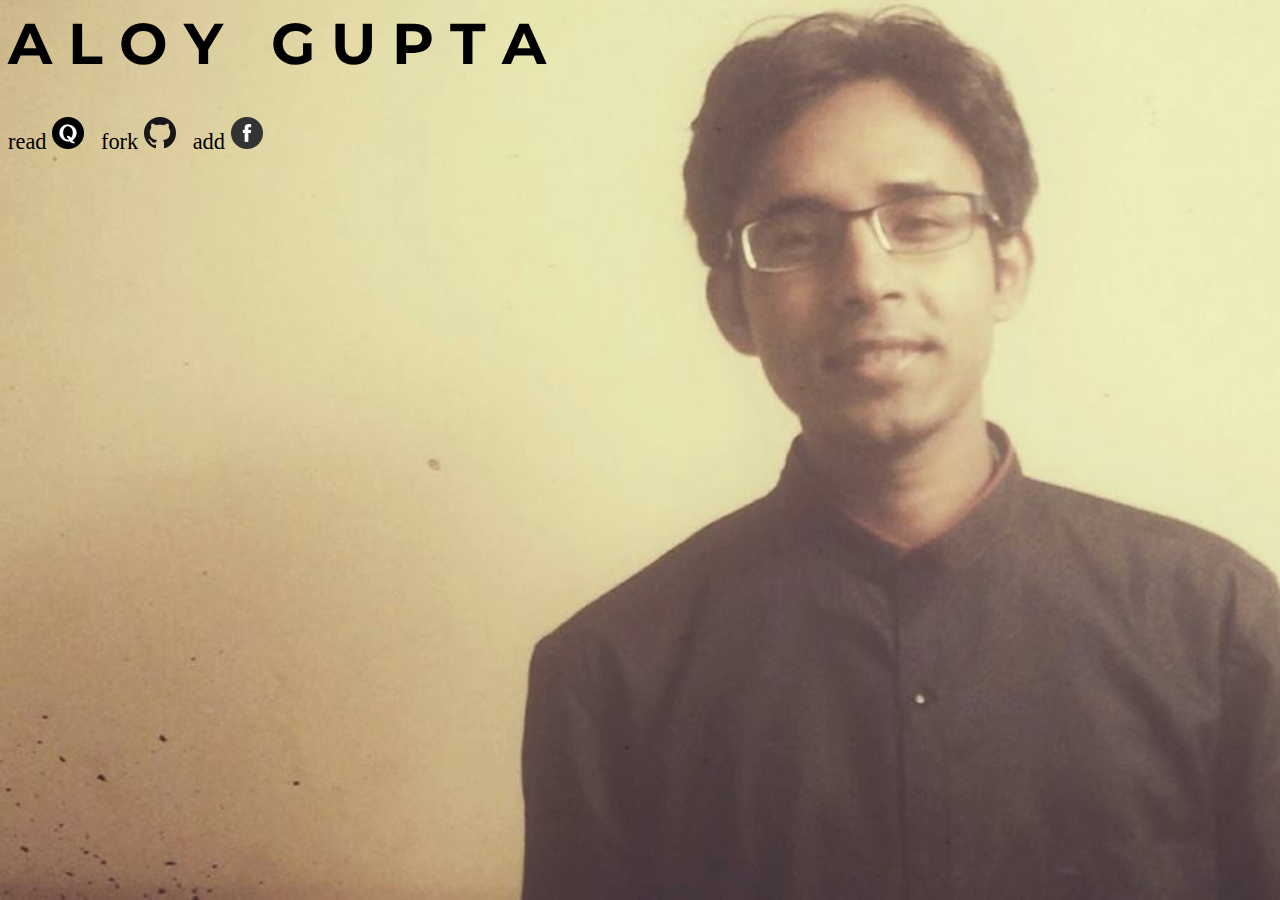
==== index.html @ 01ce810e "added tab icon" ====
<html prefix="og: http://ogp.me/ns#">
<head>
<link rel="stylesheet" type="text/css" href="css/index.css"/>
<link href='https://fonts.googleapis.com/css?family=Montserrat' rel='stylesheet' type='text/css'>
<link rel="shortcut icon" href="images/tabicon.ico">

<title>Aloy Gupta</title>

<meta property="og:title" content="Aloy | Home" />
<meta property="og:type" content="website" />
<meta property="og:url" content="http://aloygupta.github.io/" />
<meta property="og:image" content="http://aloygupta.github.io/images/ag2.jpg" />

<script>
  (function(i,s,o,g,r,a,m){i['GoogleAnalyticsObject']=r;i[r]=i[r]||function(){
  (i[r].q=i[r].q||[]).push(arguments)},i[r].l=1*new Date();a=s.createElement(o),
  m=s.getElementsByTagName(o)[0];a.async=1;a.src=g;m.parentNode.insertBefore(a,m)
  })(window,document,'script','//www.google-analytics.com/analytics.js','ga');

  ga('create', 'UA-60037984-2', 'auto');
  ga('send', 'pageview');

</script>

</head>
<body>
<div id="myname">
<h1>A L O Y &nbsp; G U P T A </h1>
</div>
<div id="mylinks">
read <a href="https://www.quora.com/profile/Aloy-Gupta" target="_blank">
<img src="images/quora_black.png" onmouseover="this.src='images/quora_color.png';" onmouseout="this.src='images/quora_black.png';"/>
</a>
&nbsp;
fork <a href="https://github.com/aloygupta" target="_blank">
<img src="images/github_black.png" onmouseover="this.src='images/github_color.png';" onmouseout="this.src='images/github_black.png';"/>
</a>
&nbsp;
add <a href="https://www.facebook.com/aloy.gupta" target="_blank">
<img src="images/fb_black.png" onmouseover="this.src='images/fb_color.png';" onmouseout="this.src='images/fb_black.png';"/>
</a>
</div>
</body>
</html>
---- css/index.css ----
#fullbody{
height: 100%;
width : 100%;

}
body{
background-image: url("../images/aloy.jpg");
background-size:cover;
}

#myname{
font-family: 'Montserrat', sans-serif;
font-size: 1.8em;
}

#mylinks{
font-size: 1.4em;
}

a {text-decoration: none; }
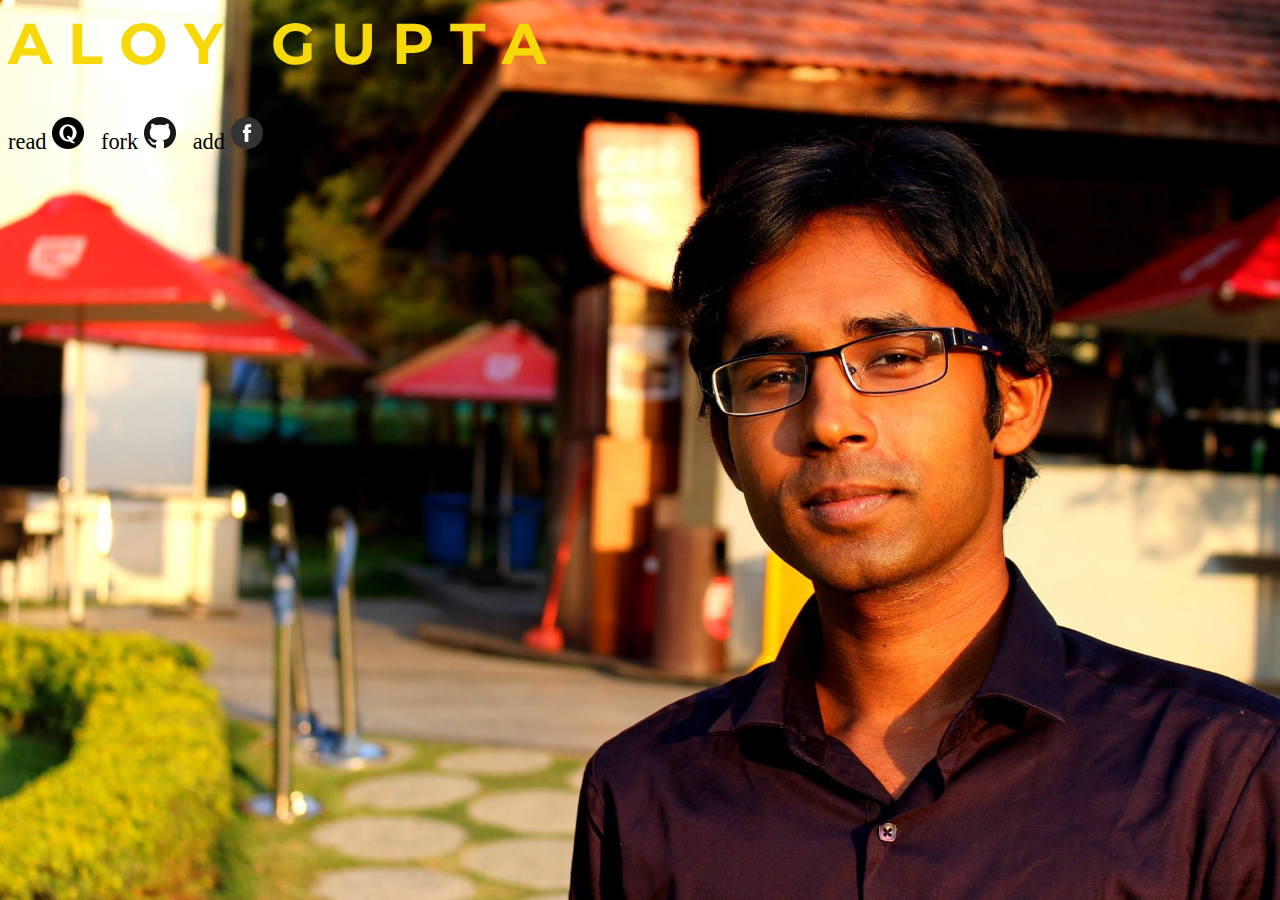
==== commit dad17422: "." ====
--- a/index.html
+++ b/index.html
@@ -9,7 +9,7 @@
 <meta property="og:title" content="Aloy | Home" />
 <meta property="og:type" content="website" />
 <meta property="og:url" content="http://aloygupta.github.io/" />
-<meta property="og:image" content="http://aloygupta.github.io/images/ag2.jpg" />
+<meta property="og:image" content="http://aloygupta.github.io/images/aloy2.jpg" />
 
 <script>
   (function(i,s,o,g,r,a,m){i['GoogleAnalyticsObject']=r;i[r]=i[r]||function(){
--- a/css/index.css
+++ b/css/index.css
@@ -4,13 +4,15 @@
 
 }
 body{
-background-image: url("../images/aloy.jpg");
+background-image: url("../images/aloy1.jpg");
 background-size:cover;
 }
 
 #myname{
 font-family: 'Montserrat', sans-serif;
 font-size: 1.8em;
+color: #f7d909;
+
 }
 
 #mylinks{
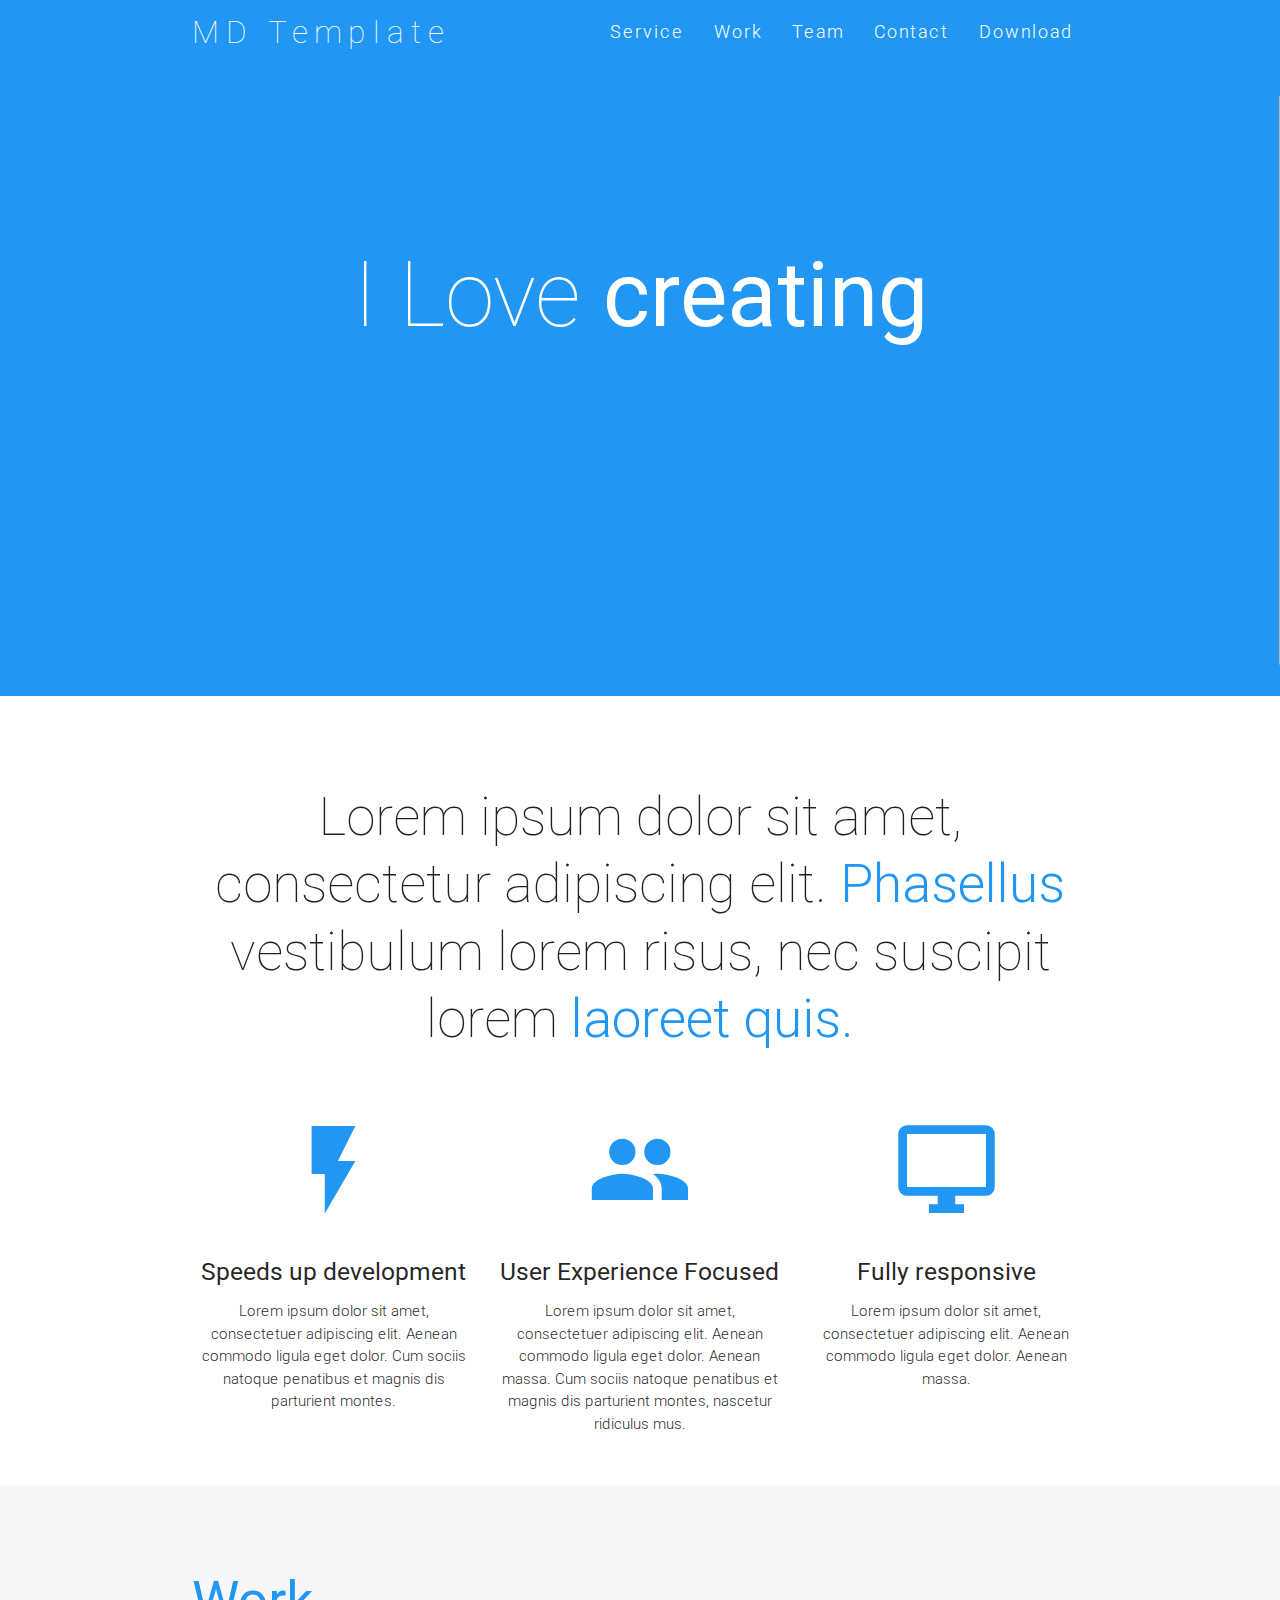
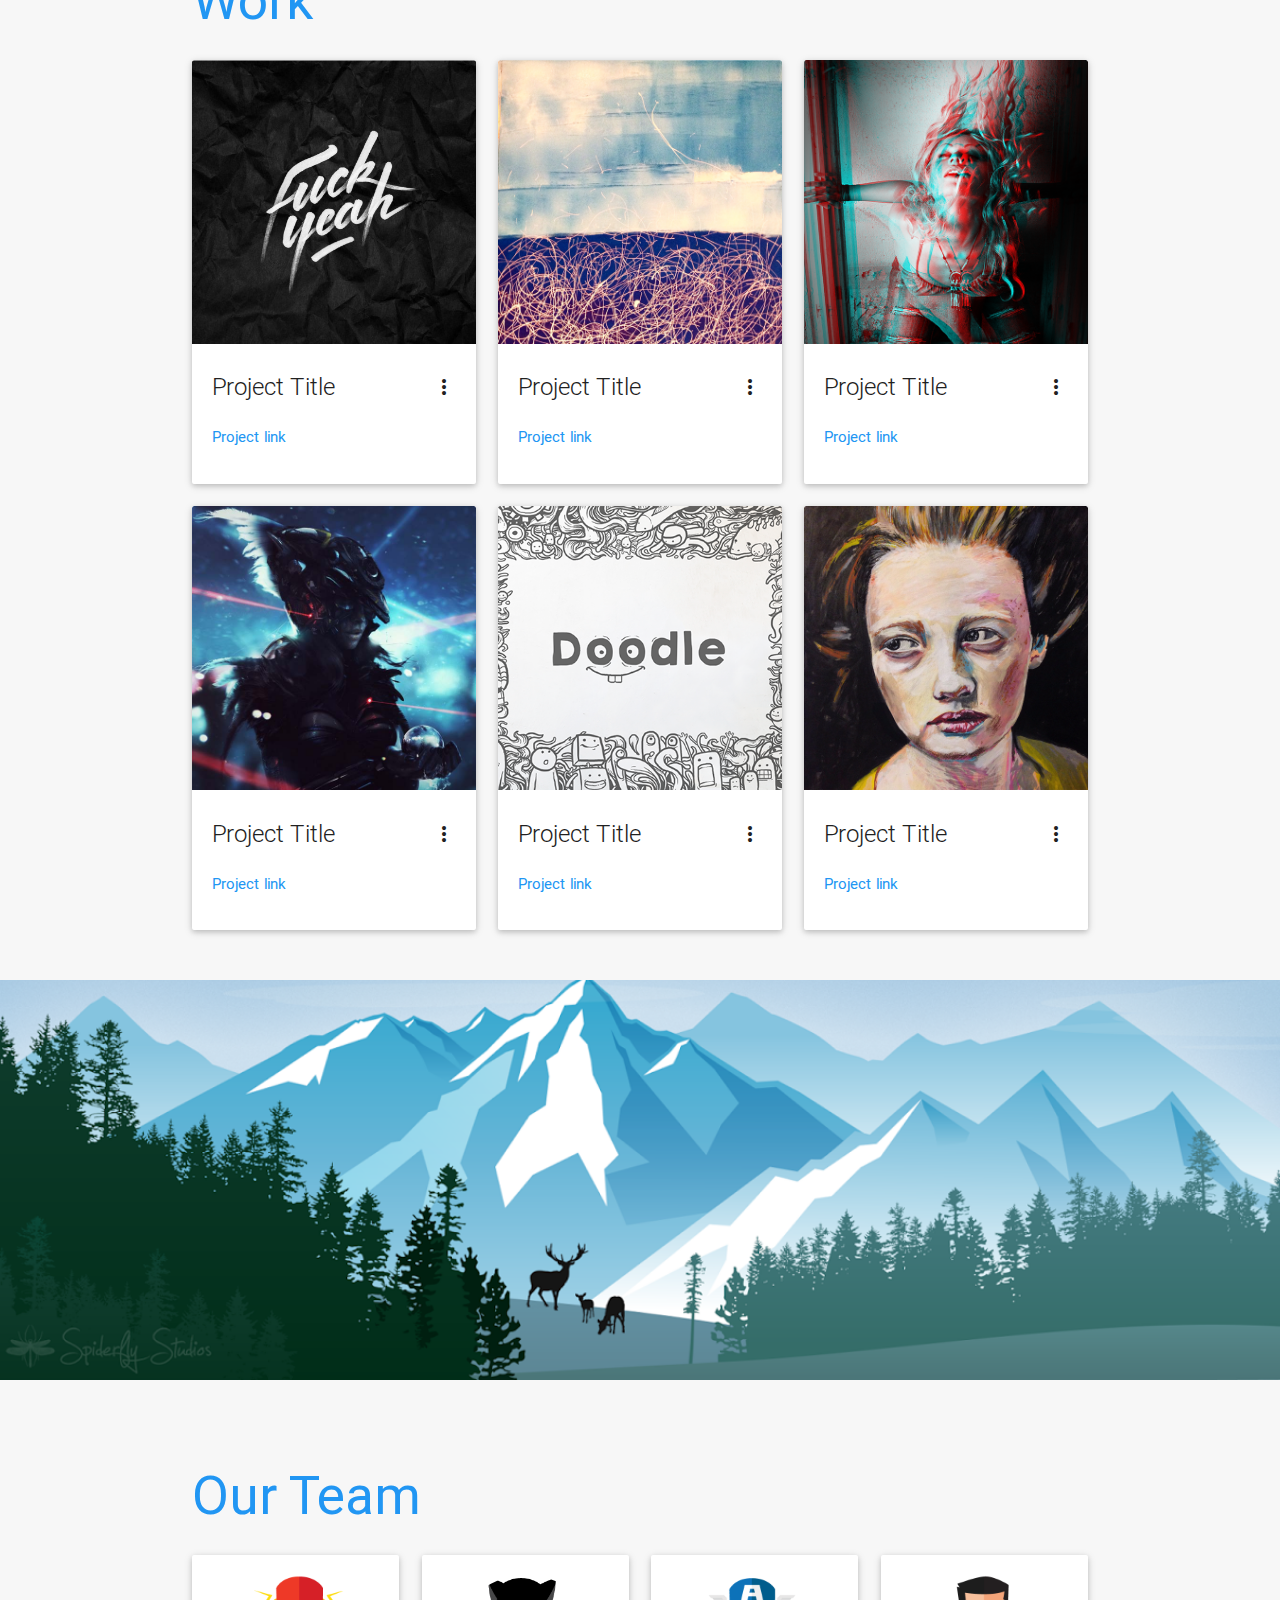
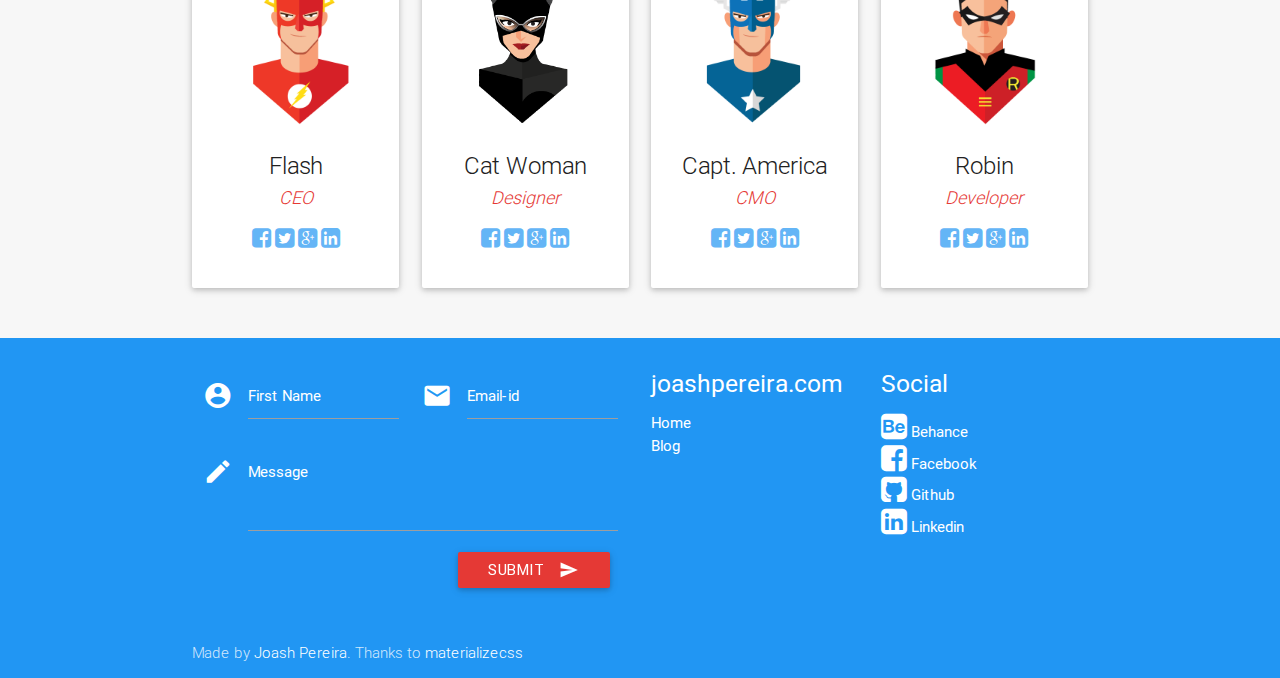
==== commit 25deae0b: "New look with a material theme" ====
--- a/index.html
+++ b/index.html
@@ -1,44 +1,389 @@
-<html prefix="og: http://ogp.me/ns#">
+<!DOCTYPE html>
+<html>
 <head>
-<link rel="stylesheet" type="text/css" href="css/index.css"/>
-<link href='https://fonts.googleapis.com/css?family=Montserrat' rel='stylesheet' type='text/css'>
-<link rel="shortcut icon" href="images/tabicon.ico">
-
-<title>Aloy Gupta</title>
-
-<meta property="og:title" content="Aloy | Home" />
-<meta property="og:type" content="website" />
-<meta property="og:url" content="http://aloygupta.github.io/" />
-<meta property="og:image" content="http://aloygupta.github.io/images/aloy2.jpg" />
-
-<script>
-  (function(i,s,o,g,r,a,m){i['GoogleAnalyticsObject']=r;i[r]=i[r]||function(){
-  (i[r].q=i[r].q||[]).push(arguments)},i[r].l=1*new Date();a=s.createElement(o),
-  m=s.getElementsByTagName(o)[0];a.async=1;a.src=g;m.parentNode.insertBefore(a,m)
-  })(window,document,'script','//www.google-analytics.com/analytics.js','ga');
-
-  ga('create', 'UA-60037984-2', 'auto');
-  ga('send', 'pageview');
-
-</script>
-
+    <meta http-equiv="Content-Type" content="text/html; charset=UTF-8"/>
+    <meta name="viewport" content="width=device-width, initial-scale=1, maximum-scale=1.0, user-scalable=no"/>
+    <meta name="theme-color" content="#2196F3">
+    <title>Material UI One Page Theme</title>
+
+    <!-- CSS  -->
+    <link href="min/plugin-min.css" type="text/css" rel="stylesheet">
+    <link href="min/custom-min.css" type="text/css" rel="stylesheet" >
 </head>
-<body>
-<div id="myname">
-<h1>A L O Y &nbsp; G U P T A </h1>
-</div>
-<div id="mylinks">
-read <a href="https://www.quora.com/profile/Aloy-Gupta" target="_blank">
-<img src="images/quora_black.png" onmouseover="this.src='images/quora_color.png';" onmouseout="this.src='images/quora_black.png';"/>
-</a>
-&nbsp;
-fork <a href="https://github.com/aloygupta" target="_blank">
-<img src="images/github_black.png" onmouseover="this.src='images/github_color.png';" onmouseout="this.src='images/github_black.png';"/>
-</a>
-&nbsp;
-add <a href="https://www.facebook.com/aloy.gupta" target="_blank">
-<img src="images/fb_black.png" onmouseover="this.src='images/fb_color.png';" onmouseout="this.src='images/fb_black.png';"/>
-</a>
-</div>
-</body>
-</html>+<body id="top" class="scrollspy">
+
+<!-- Pre Loader -->
+<div id="loader-wrapper">
+    <div id="loader"></div>
+ 
+    <div class="loader-section section-left"></div>
+    <div class="loader-section section-right"></div>
+ 
+</div>
+
+<!--Navigation-->
+ <div class="navbar-fixed">
+    <nav id="nav_f" class="default_color" role="navigation">
+        <div class="container">
+            <div class="nav-wrapper">
+            <a href="#" id="logo-container" class="brand-logo">MD Template</a>
+                <ul class="right hide-on-med-and-down">
+                    <li><a href="#intro">Service</a></li>
+                    <li><a href="#work">Work</a></li>
+                    <li><a href="#team">Team</a></li>
+                    <li><a href="#contact">Contact</a></li>
+                    <li><a href="https://github.com/joashp/material-design-template" target="_blank">Download</a></li>
+                </ul>
+                <ul id="nav-mobile" class="side-nav">
+                    <li><a href="#intro">Service</a></li>
+                    <li><a href="#work">Work</a></li>
+                    <li><a href="#team">Team</a></li>
+                    <li><a href="#contact">Contact</a></li>
+                    <li><a href="https://github.com/joashp/material-design-template" target="_blank">Download</a></li>
+                </ul>
+            <a href="#" data-activates="nav-mobile" class="button-collapse"><i class="mdi-navigation-menu"></i></a>
+            </div>
+        </div>
+    </nav>
+</div>
+
+<!--Hero-->
+<div class="section no-pad-bot" id="index-banner">
+    <div class="container">
+        <h1 class="text_h center header cd-headline letters type">
+            <span>I Love</span> 
+            <span class="cd-words-wrapper waiting">
+                <b class="is-visible">creating</b>
+                <b>designing</b>
+                <b>developing</b>
+            </span>
+        </h1>
+    </div>
+</div>
+
+<!--Intro and service-->
+<div id="intro" class="section scrollspy">
+    <div class="container">
+        <div class="row">
+            <div  class="col s12">
+                <h2 class="center header text_h2"> Lorem ipsum dolor sit amet, consectetur adipiscing elit. <span class="span_h2"> Phasellus  </span>vestibulum lorem risus, nec suscipit lorem <span class="span_h2"> laoreet quis.</span> </h2>
+            </div>
+
+            <div  class="col s12 m4 l4">
+                <div class="center promo promo-example">
+                    <i class="mdi-image-flash-on"></i>
+                    <h5 class="promo-caption">Speeds up development</h5>
+                    <p class="light center">Lorem ipsum dolor sit amet, consectetuer adipiscing elit. Aenean commodo ligula eget dolor. Cum sociis natoque penatibus et magnis dis parturient montes.</p>
+                </div>
+            </div>
+            <div class="col s12 m4 l4">
+                <div class="center promo promo-example">
+                    <i class="mdi-social-group"></i>
+                    <h5 class="promo-caption">User Experience Focused</h5>
+                    <p class="light center">Lorem ipsum dolor sit amet, consectetuer adipiscing elit. Aenean commodo ligula eget dolor. Aenean massa. Cum sociis natoque penatibus et magnis dis parturient montes, nascetur ridiculus mus.</p>
+                </div>
+            </div>
+            <div class="col s12 m4 l4">
+                <div class="center promo promo-example">
+                    <i class="mdi-hardware-desktop-windows"></i>
+                    <h5 class="promo-caption">Fully responsive</h5>
+                    <p class="light center">Lorem ipsum dolor sit amet, consectetuer adipiscing elit. Aenean commodo ligula eget dolor. Aenean massa.</p>
+                </div>
+            </div>
+        </div>
+    </div>
+</div>
+
+<!--Work-->
+<div class="section scrollspy" id="work">
+    <div class="container">
+        <h2 class="header text_b">Work </h2>
+        <div class="row">
+            <div class="col s12 m4 l4">
+                <div class="card">
+                    <div class="card-image waves-effect waves-block waves-light">
+                        <img class="activator" src="img/project1.jpg">
+                    </div>
+                    <div class="card-content">
+                        <span class="card-title activator grey-text text-darken-4">Project Title <i class="mdi-navigation-more-vert right"></i></span>
+                        <p><a href="#">Project link</a></p>
+                    </div>
+                    <div class="card-reveal">
+                        <span class="card-title grey-text text-darken-4">Project Title <i class="mdi-navigation-close right"></i></span>
+                        <p>Here is some more information about this project that is only revealed once clicked on.</p>
+                    </div>
+                </div>
+            </div>
+            <div class="col s12 m4 l4">
+                <div class="card">
+                    <div class="card-image waves-effect waves-block waves-light">
+                        <img class="activator" src="img/project2.jpeg">
+                    </div>
+                    <div class="card-content">
+                        <span class="card-title activator grey-text text-darken-4">Project Title <i class="mdi-navigation-more-vert right"></i></span>
+                        <p><a href="#">Project link</a></p>
+                    </div>
+                    <div class="card-reveal">
+                        <span class="card-title grey-text text-darken-4">Project Title <i class="mdi-navigation-close right"></i></span>
+                        <p>Here is some more information about this project that is only revealed once clicked on.</p>
+                    </div>
+                </div>
+            </div>
+            <div class="col s12 m4 l4">
+                <div class="card">
+                    <div class="card-image waves-effect waves-block waves-light">
+                        <img class="activator" src="img/project3.png">
+                    </div>
+                    <div class="card-content">
+                        <span class="card-title activator grey-text text-darken-4">Project Title <i class="mdi-navigation-more-vert right"></i></span>
+                        <p><a href="#">Project link</a></p>
+                    </div>
+                    <div class="card-reveal">
+                        <span class="card-title grey-text text-darken-4">Project Title <i class="mdi-navigation-close right"></i></span>
+                        <p>Here is some more information about this project that is only revealed once clicked on.</p>
+                    </div>
+                </div>
+            </div>
+            <div class="col s12 m4 l4">
+                <div class="card">
+                    <div class="card-image waves-effect waves-block waves-light">
+                        <img class="activator" src="img/project4.jpg">
+                    </div>
+                    <div class="card-content">
+                        <span class="card-title activator grey-text text-darken-4">Project Title <i class="mdi-navigation-more-vert right"></i></span>
+                        <p><a href="#">Project link</a></p>
+                    </div>
+                    <div class="card-reveal">
+                        <span class="card-title grey-text text-darken-4">Project Title <i class="mdi-navigation-close right"></i></span>
+                        <p>Here is some more information about this project that is only revealed once clicked on.</p>
+                    </div>
+                </div>
+            </div>
+            <div class="col s12 m4 l4">
+                <div class="card">
+                    <div class="card-image waves-effect waves-block waves-light">
+                        <img class="activator" src="img/project5.png">
+                    </div>
+                    <div class="card-content">
+                        <span class="card-title activator grey-text text-darken-4">Project Title <i class="mdi-navigation-more-vert right"></i></span>
+                        <p><a href="#">Project link</a></p>
+                    </div>
+                    <div class="card-reveal">
+                        <span class="card-title grey-text text-darken-4">Project Title <i class="mdi-navigation-close right"></i></span>
+                        <p>Here is some more information about this project that is only revealed once clicked on.</p>
+                    </div>
+                </div>
+            </div>
+            <div class="col s12 m4 l4">
+                <div class="card">
+                    <div class="card-image waves-effect waves-block waves-light">
+                        <img class="activator" src="img/project6.jpeg">
+                    </div>
+                    <div class="card-content">
+                        <span class="card-title activator grey-text text-darken-4">Project Title <i class="mdi-navigation-more-vert right"></i></span>
+                        <p><a href="#">Project link</a></p>
+                    </div>
+                    <div class="card-reveal">
+                        <span class="card-title grey-text text-darken-4">Project Title <i class="mdi-navigation-close right"></i></span>
+                        <p>Here is some more information about this project that is only revealed once clicked on.</p>
+                    </div>
+                </div>
+            </div>
+        </div>
+    </div>
+</div>
+
+<!--Parallax-->
+<div class="parallax-container">
+    <div class="parallax"><img src="img/parallax1.png"></div>
+</div>
+
+<!--Team-->
+<div class="section scrollspy" id="team">
+    <div class="container">
+        <h2 class="header text_b"> Our Team </h2>
+        <div class="row">
+            <div class="col s12 m3">
+                <div class="card card-avatar">
+                    <div class="waves-effect waves-block waves-light">
+                        <img class="activator" src="img/avatar1.png">
+                    </div>
+                    <div class="card-content">
+                        <span class="card-title activator grey-text text-darken-4">Flash <br/>
+                            <small><em><a class="red-text text-darken-1" href="#">CEO</a></em></small></span>
+                        <p>
+                            <a class="blue-text text-lighten-2" href="https://www.facebook.com/joash.c.pereira">
+                                <i class="fa fa-facebook-square"></i>
+                            </a>
+                            <a class="blue-text text-lighten-2" href="https://twitter.com/im_joash">
+                                <i class="fa fa-twitter-square"></i>
+                            </a>
+                            <a class="blue-text text-lighten-2" href="https://plus.google.com/u/0/+JoashPereira">
+                                <i class="fa fa-google-plus-square"></i>
+                            </a>
+                            <a class="blue-text text-lighten-2" href="https://www.linkedin.com/in/joashp">
+                                <i class="fa fa-linkedin-square"></i>
+                            </a>
+                        </p>
+                    </div>
+                </div>
+            </div>
+            <div class="col s12 m3">
+                <div class="card card-avatar">
+                    <div class="waves-effect waves-block waves-light">
+                        <img class="activator" src="img/avatar2.png">
+                    </div>
+                    <div class="card-content">
+                        <span class="card-title activator grey-text text-darken-4">Cat Woman<br/>
+                            <small><em><a class="red-text text-darken-1" href="#">Designer</a></em></small>
+                        </span>
+                        <p>
+                            <a class="blue-text text-lighten-2" href="https://www.facebook.com/joash.c.pereira">
+                                <i class="fa fa-facebook-square"></i>
+                            </a>
+                            <a class="blue-text text-lighten-2" href="https://twitter.com/im_joash">
+                                <i class="fa fa-twitter-square"></i>
+                            </a>
+                            <a class="blue-text text-lighten-2" href="https://plus.google.com/u/0/+JoashPereira">
+                                <i class="fa fa-google-plus-square"></i>
+                            </a>
+                            <a class="blue-text text-lighten-2" href="https://www.linkedin.com/in/joashp">
+                                <i class="fa fa-linkedin-square"></i>
+                            </a>
+                        </p>
+                    </div>
+                </div>
+            </div>
+            <div class="col s12 m3">
+                <div class="card card-avatar">
+                    <div class="waves-effect waves-block waves-light">
+                        <img class="activator" src="img/avatar3.png">
+                    </div>
+                    <div class="card-content">
+                        <span class="card-title activator grey-text text-darken-4">
+                            Capt. America <br/>
+                            <small><em><a class="red-text text-darken-1" href="#">CMO</a></em></small></span>
+                        <p>
+                            <a class="blue-text text-lighten-2" href="https://www.facebook.com/joash.c.pereira">
+                                <i class="fa fa-facebook-square"></i>
+                            </a>
+                            <a class="blue-text text-lighten-2" href="https://twitter.com/im_joash">
+                                <i class="fa fa-twitter-square"></i>
+                            </a>
+                            <a class="blue-text text-lighten-2" href="https://plus.google.com/u/0/+JoashPereira">
+                                <i class="fa fa-google-plus-square"></i>
+                            </a>
+                            <a class="blue-text text-lighten-2" href="https://www.linkedin.com/in/joashp">
+                                <i class="fa fa-linkedin-square"></i>
+                            </a>
+                        </p>
+                    </div>
+                </div>
+            </div>
+            <div class="col s12 m3">
+                <div class="card card-avatar">
+                    <div class="waves-effect waves-block waves-light">
+                        <img class="activator" src="img/avatar4.png">
+                    </div>
+                    <div class="card-content">
+                        <span class="card-title activator grey-text text-darken-4">Robin<br/>
+                            <small><em><a class="red-text text-darken-1" href="#">Developer</a></em></small></span>
+                        <p>
+                            <a class="blue-text text-lighten-2" href="https://www.facebook.com/joash.c.pereira">
+                                <i class="fa fa-facebook-square"></i>
+                            </a>
+                            <a class="blue-text text-lighten-2" href="https://twitter.com/im_joash">
+                                <i class="fa fa-twitter-square"></i>
+                            </a>
+                            <a class="blue-text text-lighten-2" href="https://plus.google.com/u/0/+JoashPereira">
+                                <i class="fa fa-google-plus-square"></i>
+                            </a>
+                            <a class="blue-text text-lighten-2" href="https://www.linkedin.com/in/joashp">
+                                <i class="fa fa-linkedin-square"></i>
+                            </a>
+                        </p>
+                    </div>
+                </div>
+            </div>
+        </div>
+    </div>
+</div>
+
+<!--Footer-->
+<footer id="contact" class="page-footer default_color scrollspy">
+    <div class="container">  
+        <div class="row">
+            <div class="col l6 s12">
+                <form class="col s12" action="contact.php" method="post">
+                    <div class="row">
+                        <div class="input-field col s6">
+                            <i class="mdi-action-account-circle prefix white-text"></i>
+                            <input id="icon_prefix" name="name" type="text" class="validate white-text">
+                            <label for="icon_prefix" class="white-text">First Name</label>
+                        </div>
+                        <div class="input-field col s6">
+                            <i class="mdi-communication-email prefix white-text"></i>
+                            <input id="icon_email" name="email" type="email" class="validate white-text">
+                            <label for="icon_email" class="white-text">Email-id</label>
+                        </div>
+                        <div class="input-field col s12">
+                            <i class="mdi-editor-mode-edit prefix white-text"></i>
+                            <textarea id="icon_prefix2" name="message" class="materialize-textarea white-text"></textarea>
+                            <label for="icon_prefix2" class="white-text">Message</label>
+                        </div>
+                        <div class="col offset-s7 s5">
+                            <button class="btn waves-effect waves-light red darken-1" type="submit">Submit
+                                <i class="mdi-content-send right white-text"></i>
+                            </button>
+                        </div>
+                    </div>
+                </form>
+            </div>
+            <div class="col l3 s12">
+                <h5 class="white-text">joashpereira.com</h5>
+                <ul>
+                    <li><a class="white-text" href="http://www.joashpereira.com/">Home</a></li>
+                    <li><a class="white-text" href="http://www.joashpereira.com/blog">Blog</a></li>
+                </ul>
+            </div>
+            <div class="col l3 s12">
+                <h5 class="white-text">Social</h5>
+                <ul>
+                    <li>
+                        <a class="white-text" href="https://www.behance.net/joashp">
+                            <i class="small fa fa-behance-square white-text"></i> Behance
+                        </a>
+                    </li>
+                    <li>
+                        <a class="white-text" href="https://www.facebook.com/joash.c.pereira">
+                            <i class="small fa fa-facebook-square white-text"></i> Facebook
+                        </a>
+                    </li>
+                    <li>
+                        <a class="white-text" href="https://github.com/joashp">
+                            <i class="small fa fa-github-square white-text"></i> Github
+                        </a>
+                    </li>
+                    <li>
+                        <a class="white-text" href="https://www.linkedin.com/in/joashp">
+                            <i class="small fa fa-linkedin-square white-text"></i> Linkedin
+                        </a>
+                    </li>
+                </ul>
+            </div>
+        </div>
+    </div>
+    <div class="footer-copyright default_color">
+        <div class="container">
+            Made by <a class="white-text" href="http://joashpereira.com">Joash Pereira</a>. Thanks to <a class="white-text" href="http://materializecss.com/">materializecss</a>
+        </div>
+    </div>
+</footer>
+
+
+    <!--  Scripts-->
+    <script src="min/plugin-min.js"></script>
+    <script src="min/custom-min.js"></script>
+
+    </body>
+</html>
--- a/min/custom-min.css
+++ b/min/custom-min.css
@@ -0,0 +1,14 @@
+.default_color{background-color:#2196F3 !important}.default_color_text{color:#2196F3 !important}.icon-block{padding:0
+15px}#intro,#work,#team{padding-top:4rem}#index-banner{min-height:632px;max-height:864px;position:relative;background-color:#2196F3}#nav_f{box-shadow:none !important;-webkit-box-shadow:none !important}.text_h{padding:15% 0;font-size:6.0em;font-weight:100;color:white}.brand-logo{position:absolute;color:#fff;display:inline-block;font-size:2.1rem;font-style:normal;font-weight:100;padding:0;letter-spacing:7px}.text_h2{font-weight:100;margin-bottom:4%;line-height:4.5rem}.span_h2{font-weight:300;color:#2196F3}.text_b{color:#2196F3}.in{font-weight:400 !important;font-style:normal !important}.promo
+i{color:#2196F3;font-size:7rem;display:block}.card-content
+a{color:#2196F3}.card-content a:hover{color:#2196F3}#work,#team{background:rgb(247,247,247)}.text_pink{color:#EF9A9A}nav ul
+a{font-size:1.2rem;color:#FFF;letter-spacing:2px;display:block;font-weight:300;padding:0px
+15px}.cd-headline.type .cd-words-wrapper{vertical-align:top;overflow:hidden}.cd-headline.type .cd-words-wrapper::after{content:'';position:absolute;right:0;top:50%;bottom:auto;-webkit-transform:translateY(-50%);-moz-transform:translateY(-50%);-ms-transform:translateY(-50%);-o-transform:translateY(-50%);transform:translateY(-50%);height:90%;width:1px;background-color:#aebcb9}.cd-headline.type .cd-words-wrapper.waiting::after{-webkit-animation:cd-pulse 1s infinite;-moz-animation:cd-pulse 1s infinite;animation:cd-pulse 1s infinite}.cd-headline.type .cd-words-wrapper.selected{background-color:#FFF}.cd-headline.type .cd-words-wrapper.selected::after{visibility:hidden}.cd-headline.type .cd-words-wrapper.selected
+b{color:#2196F3}.cd-headline.type
+b{visibility:hidden}.cd-headline.type b.is-visible{visibility:visible}.cd-headline.type
+i{position:absolute;visibility:hidden}.cd-headline.type
+i.in{position:relative;visibility:visible}@-webkit-keyframes cd-pulse{0%{-webkit-transform:translateY(-50%) scale(1);opacity:1}40%{-webkit-transform:translateY(-50%) scale(0.9);opacity:0}100%{-webkit-transform:translateY(-50%) scale(0);opacity:0}}@-moz-keyframes cd-pulse{0%{-moz-transform:translateY(-50%) scale(1);opacity:1}40%{-moz-transform:translateY(-50%) scale(0.9);opacity:0}100%{-moz-transform:translateY(-50%) scale(0);opacity:0}}@keyframes cd-pulse{0%{-webkit-transform:translateY(-50%) scale(1);-moz-transform:translateY(-50%) scale(1);-ms-transform:translateY(-50%) scale(1);-o-transform:translateY(-50%) scale(1);transform:translateY(-50%) scale(1);opacity:1}40%{-webkit-transform:translateY(-50%) scale(0.9);-moz-transform:translateY(-50%) scale(0.9);-ms-transform:translateY(-50%) scale(0.9);-o-transform:translateY(-50%) scale(0.9);transform:translateY(-50%) scale(0.9);opacity:0}100%{-webkit-transform:translateY(-50%) scale(0);-moz-transform:translateY(-50%) scale(0);-ms-transform:translateY(-50%) scale(0);-o-transform:translateY(-50%) scale(0);transform:translateY(-50%) scale(0);opacity:0}}#preloader{position:fixed;top:0;left:0;right:0;bottom:0;background-color:#fff;z-index:1200}#status{width:200px;height:200px;position:absolute;left:50%;top:50%;background-image:url(/img/status.gif);background-repeat:no-repeat;background-position:center;margin:-100px 0 0 -100px}@media only screen and (max-width: 480px){.text_h{padding:4% 0;font-size:5em;font-weight:100;color:white}}input,textarea{border-bottom:1px solid #fff}nav a.button-collapse{left:-25px}.card-avatar .waves-effect{text-align:center;margin-top:20px}.card-avatar
+img{height:150px;width:150px;border-radius:75px}.card-avatar .card-content{text-align:center}.card .card-content
+p{margin:15px
+0px}.card-avatar .card-content
+i{font-size:1.5rem}.card-avatar .card-content .card-title{line-height:30px !important}.parallax-container{max-height:400px}footer.page-footer{margin-top:0px !important}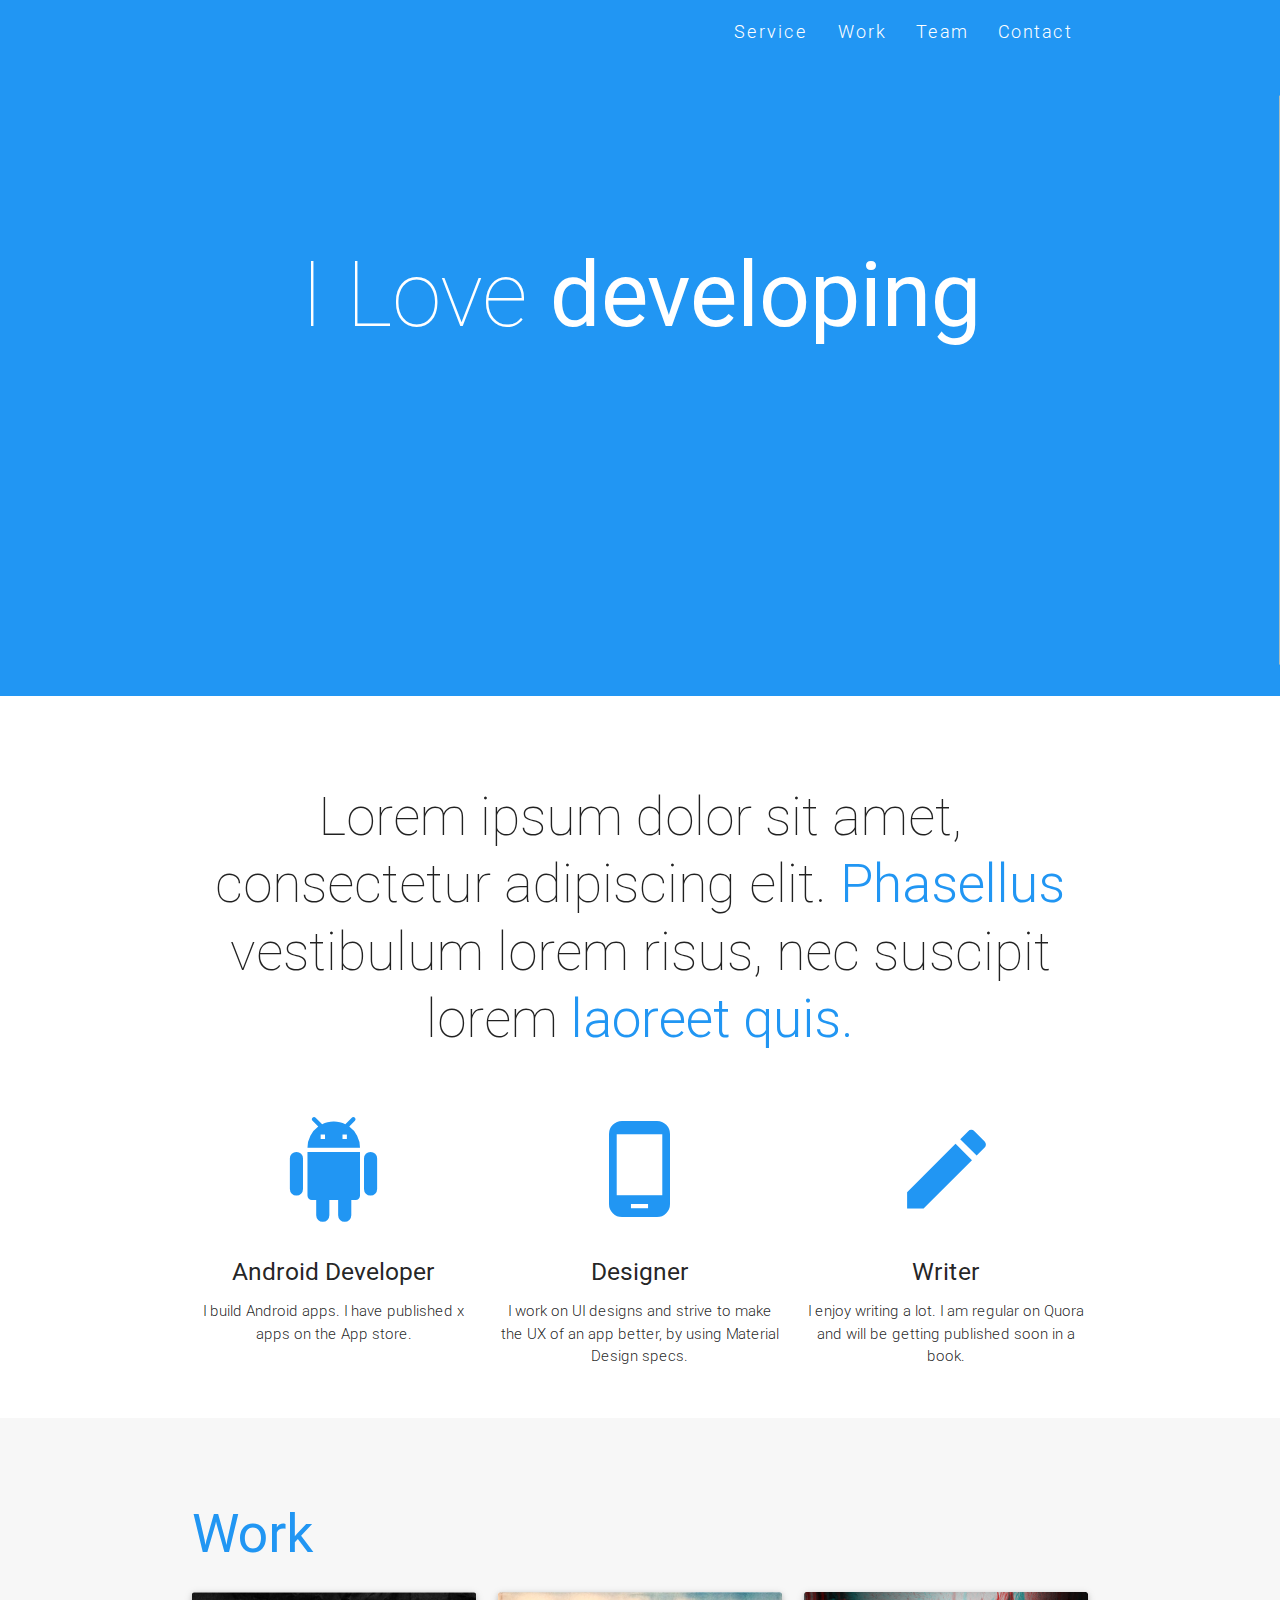
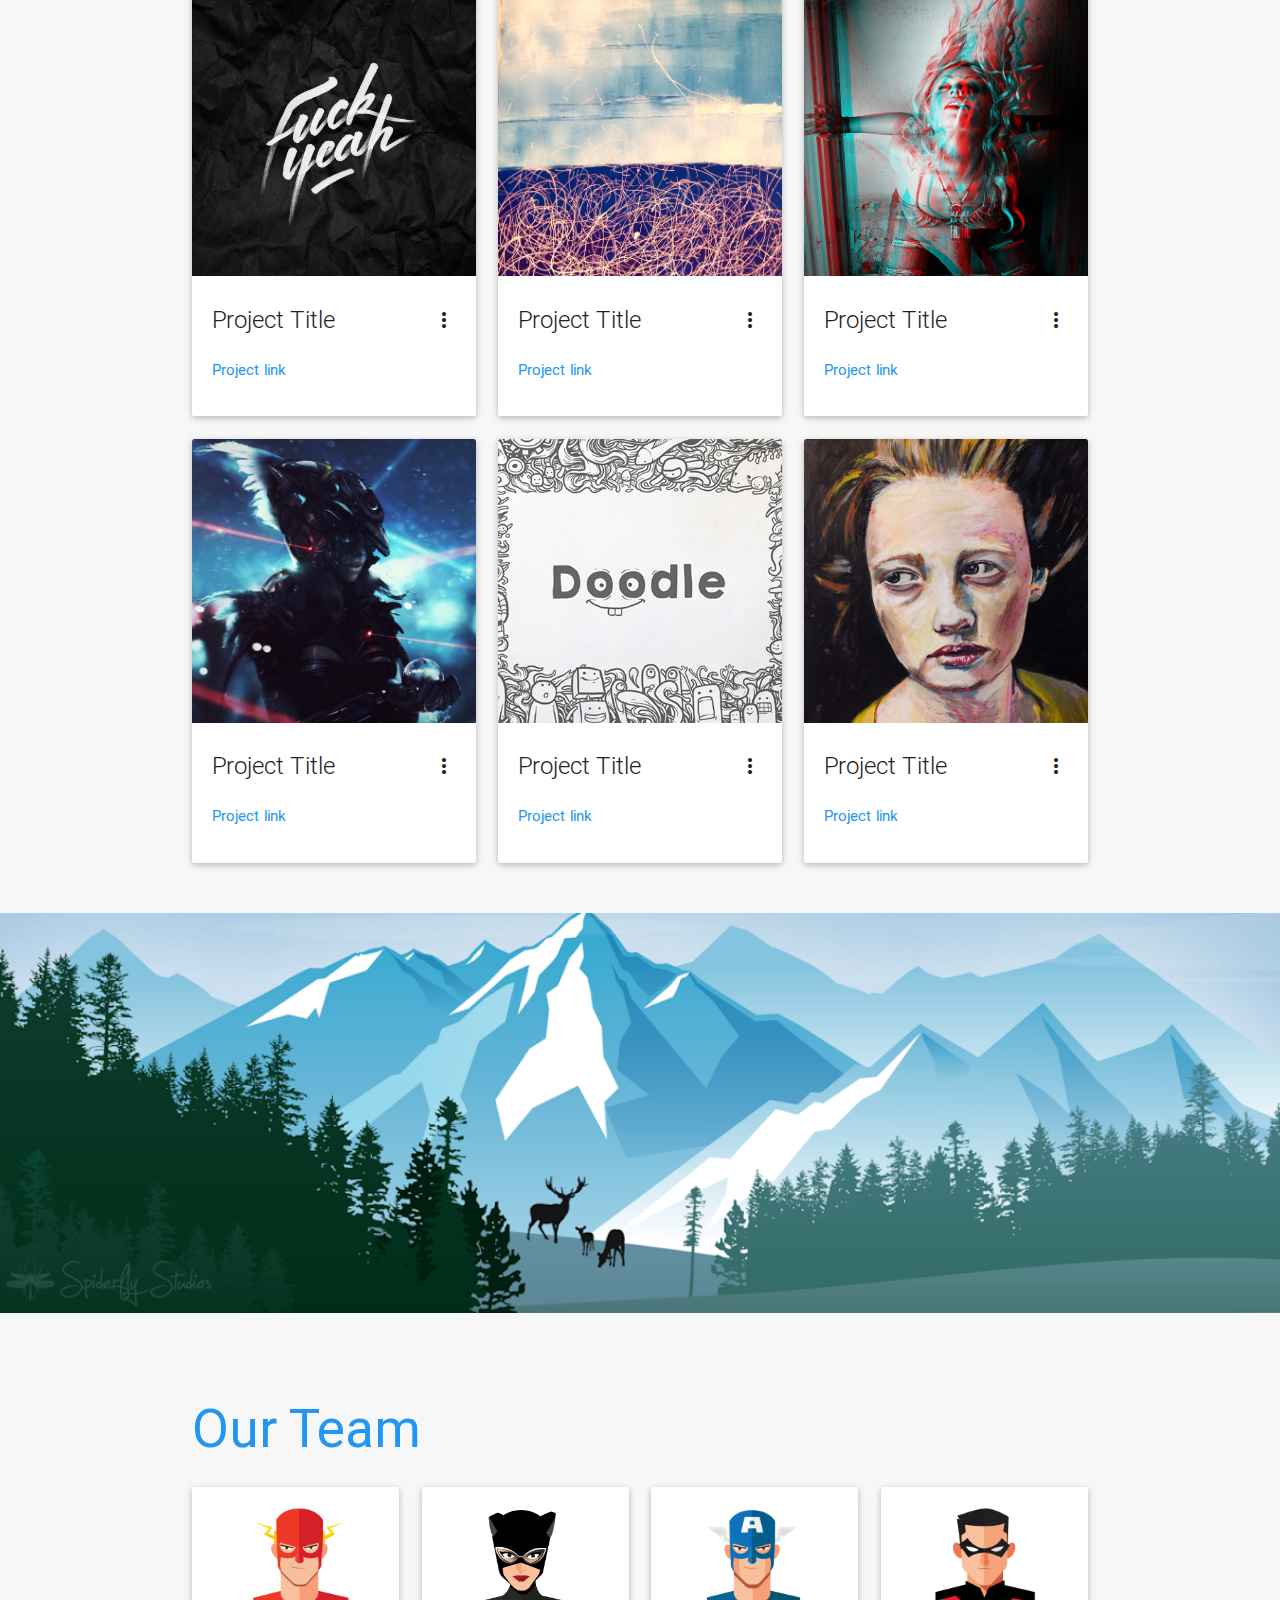
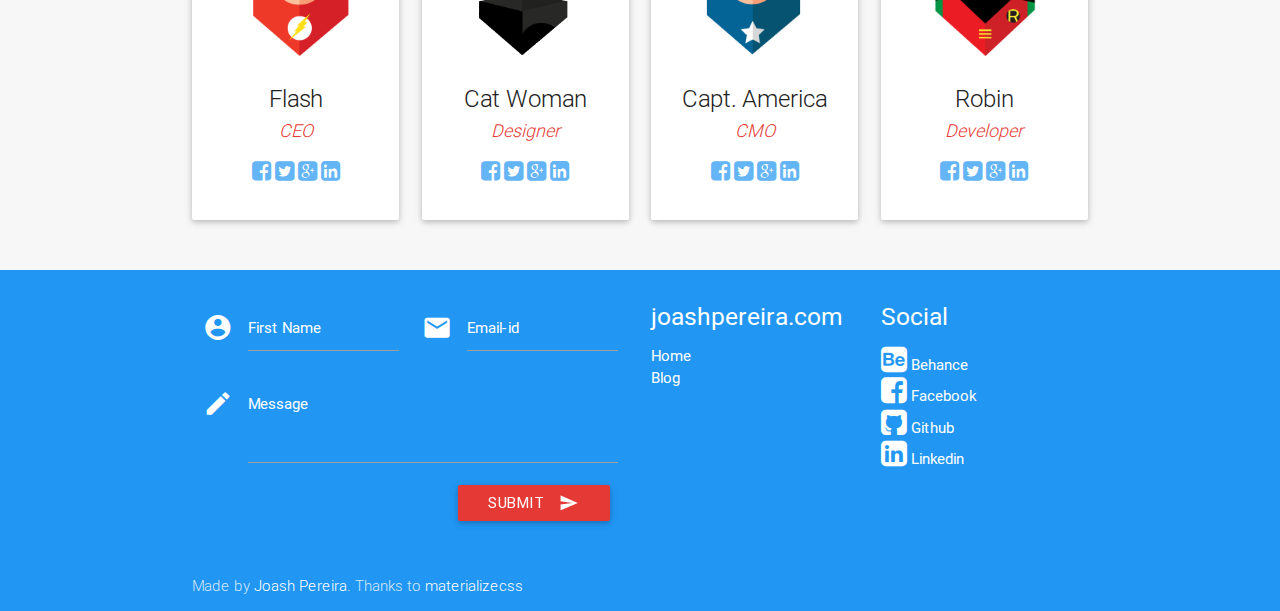
==== commit fe38c594: "Updated my roles" ====
--- a/index.html
+++ b/index.html
@@ -4,11 +4,12 @@
     <meta http-equiv="Content-Type" content="text/html; charset=UTF-8"/>
     <meta name="viewport" content="width=device-width, initial-scale=1, maximum-scale=1.0, user-scalable=no"/>
     <meta name="theme-color" content="#2196F3">
-    <title>Material UI One Page Theme</title>
+    <title>Aloy Gupta</title>
 
     <!-- CSS  -->
     <link href="min/plugin-min.css" type="text/css" rel="stylesheet">
     <link href="min/custom-min.css" type="text/css" rel="stylesheet" >
+	
 </head>
 <body id="top" class="scrollspy">
 
@@ -26,20 +27,19 @@
     <nav id="nav_f" class="default_color" role="navigation">
         <div class="container">
             <div class="nav-wrapper">
-            <a href="#" id="logo-container" class="brand-logo">MD Template</a>
+            
                 <ul class="right hide-on-med-and-down">
                     <li><a href="#intro">Service</a></li>
                     <li><a href="#work">Work</a></li>
                     <li><a href="#team">Team</a></li>
                     <li><a href="#contact">Contact</a></li>
-                    <li><a href="https://github.com/joashp/material-design-template" target="_blank">Download</a></li>
+                    
                 </ul>
                 <ul id="nav-mobile" class="side-nav">
                     <li><a href="#intro">Service</a></li>
                     <li><a href="#work">Work</a></li>
                     <li><a href="#team">Team</a></li>
                     <li><a href="#contact">Contact</a></li>
-                    <li><a href="https://github.com/joashp/material-design-template" target="_blank">Download</a></li>
                 </ul>
             <a href="#" data-activates="nav-mobile" class="button-collapse"><i class="mdi-navigation-menu"></i></a>
             </div>
@@ -53,9 +53,9 @@
         <h1 class="text_h center header cd-headline letters type">
             <span>I Love</span> 
             <span class="cd-words-wrapper waiting">
-                <b class="is-visible">creating</b>
+                <b class="is-visible">developing</b>
                 <b>designing</b>
-                <b>developing</b>
+                <b>writing</b>
             </span>
         </h1>
     </div>
@@ -71,23 +71,23 @@
 
             <div  class="col s12 m4 l4">
                 <div class="center promo promo-example">
-                    <i class="mdi-image-flash-on"></i>
-                    <h5 class="promo-caption">Speeds up development</h5>
-                    <p class="light center">Lorem ipsum dolor sit amet, consectetuer adipiscing elit. Aenean commodo ligula eget dolor. Cum sociis natoque penatibus et magnis dis parturient montes.</p>
+                    <i class="mdi-action-android"></i>
+                    <h5 class="promo-caption">Android Developer</h5>
+                    <p class="light center">I build Android apps. I have published x apps on the App store.</p>
                 </div>
             </div>
             <div class="col s12 m4 l4">
                 <div class="center promo promo-example">
-                    <i class="mdi-social-group"></i>
-                    <h5 class="promo-caption">User Experience Focused</h5>
-                    <p class="light center">Lorem ipsum dolor sit amet, consectetuer adipiscing elit. Aenean commodo ligula eget dolor. Aenean massa. Cum sociis natoque penatibus et magnis dis parturient montes, nascetur ridiculus mus.</p>
+                    <i class="mdi-hardware-phone-android"></i>
+                    <h5 class="promo-caption">Designer</h5>
+                    <p class="light center">I work on UI designs and strive to make the UX of an app better, by using Material Design specs.</p>
                 </div>
             </div>
             <div class="col s12 m4 l4">
                 <div class="center promo promo-example">
-                    <i class="mdi-hardware-desktop-windows"></i>
-                    <h5 class="promo-caption">Fully responsive</h5>
-                    <p class="light center">Lorem ipsum dolor sit amet, consectetuer adipiscing elit. Aenean commodo ligula eget dolor. Aenean massa.</p>
+                    <i class="mdi-editor-mode-edit"></i>
+                    <h5 class="promo-caption">Writer</h5>
+                    <p class="light center">I enjoy writing a lot. I am regular on Quora and will be getting published soon in a book.</p>
                 </div>
             </div>
         </div>
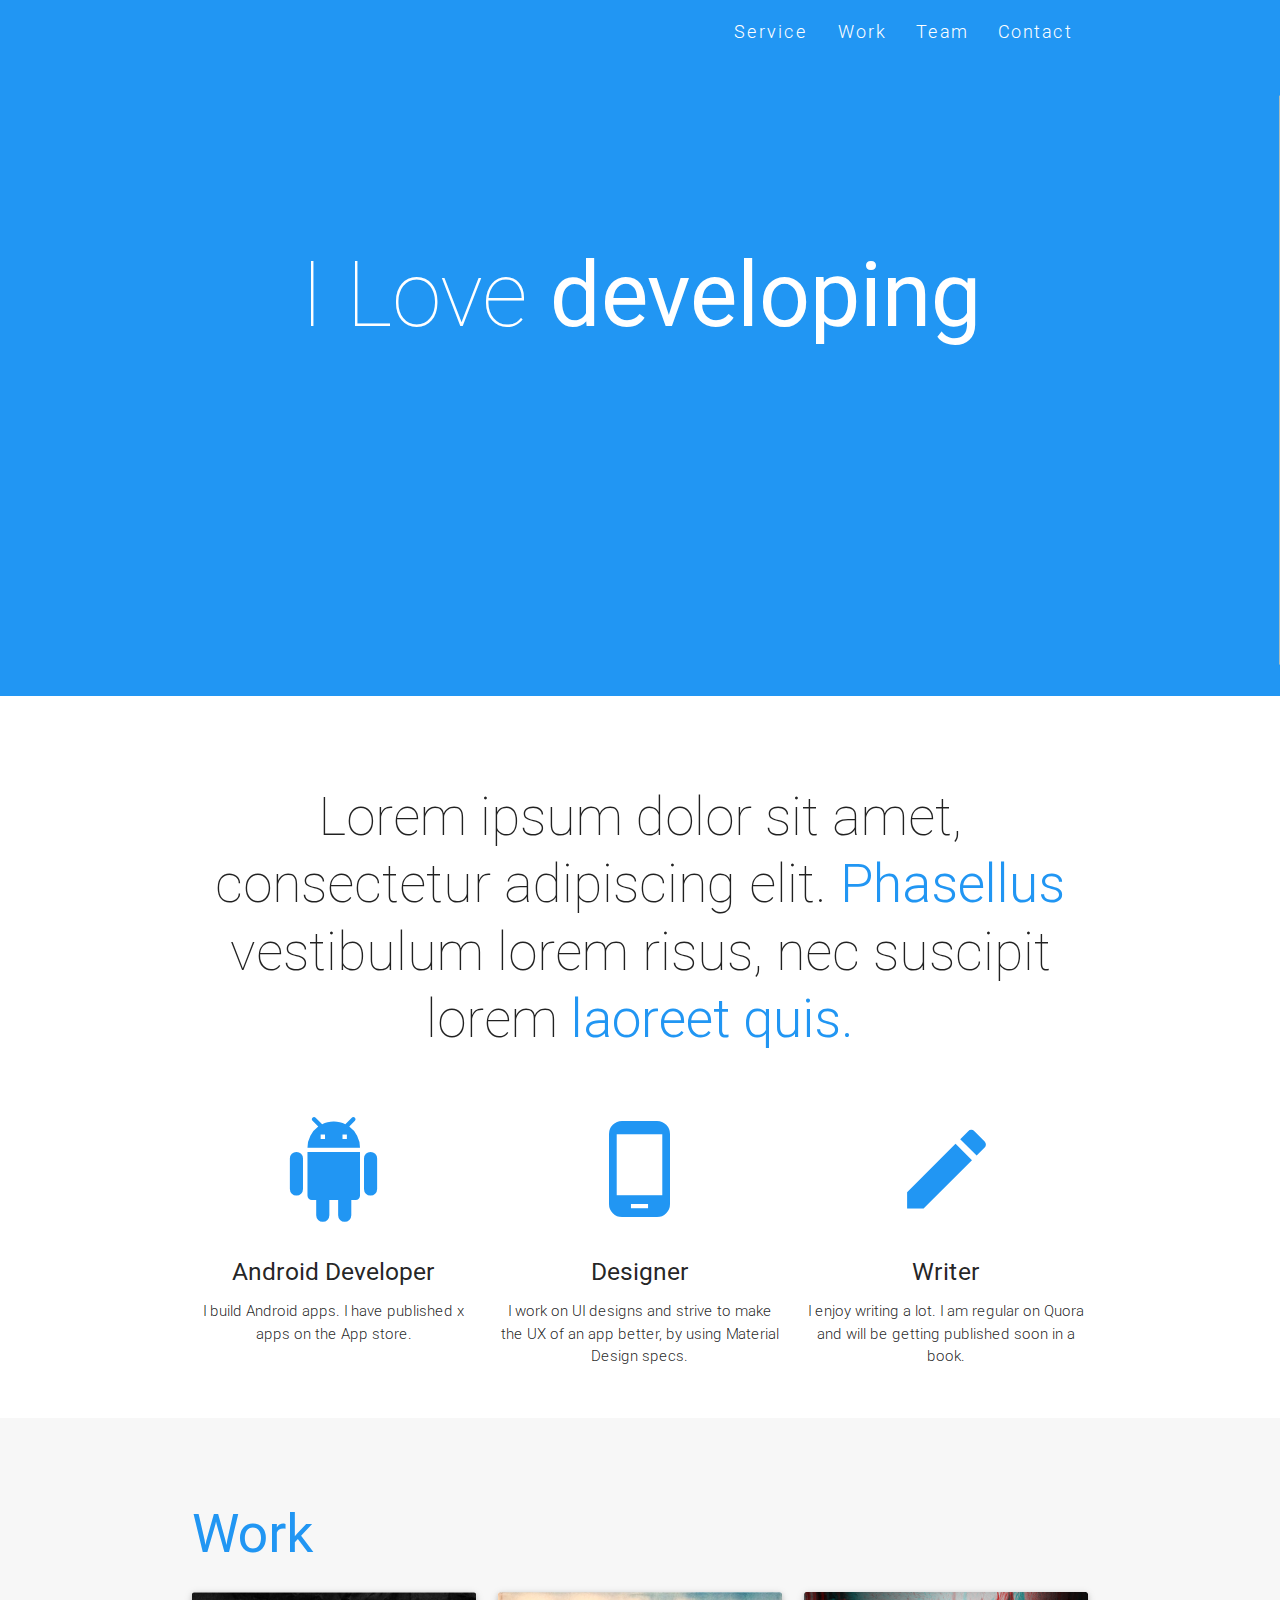
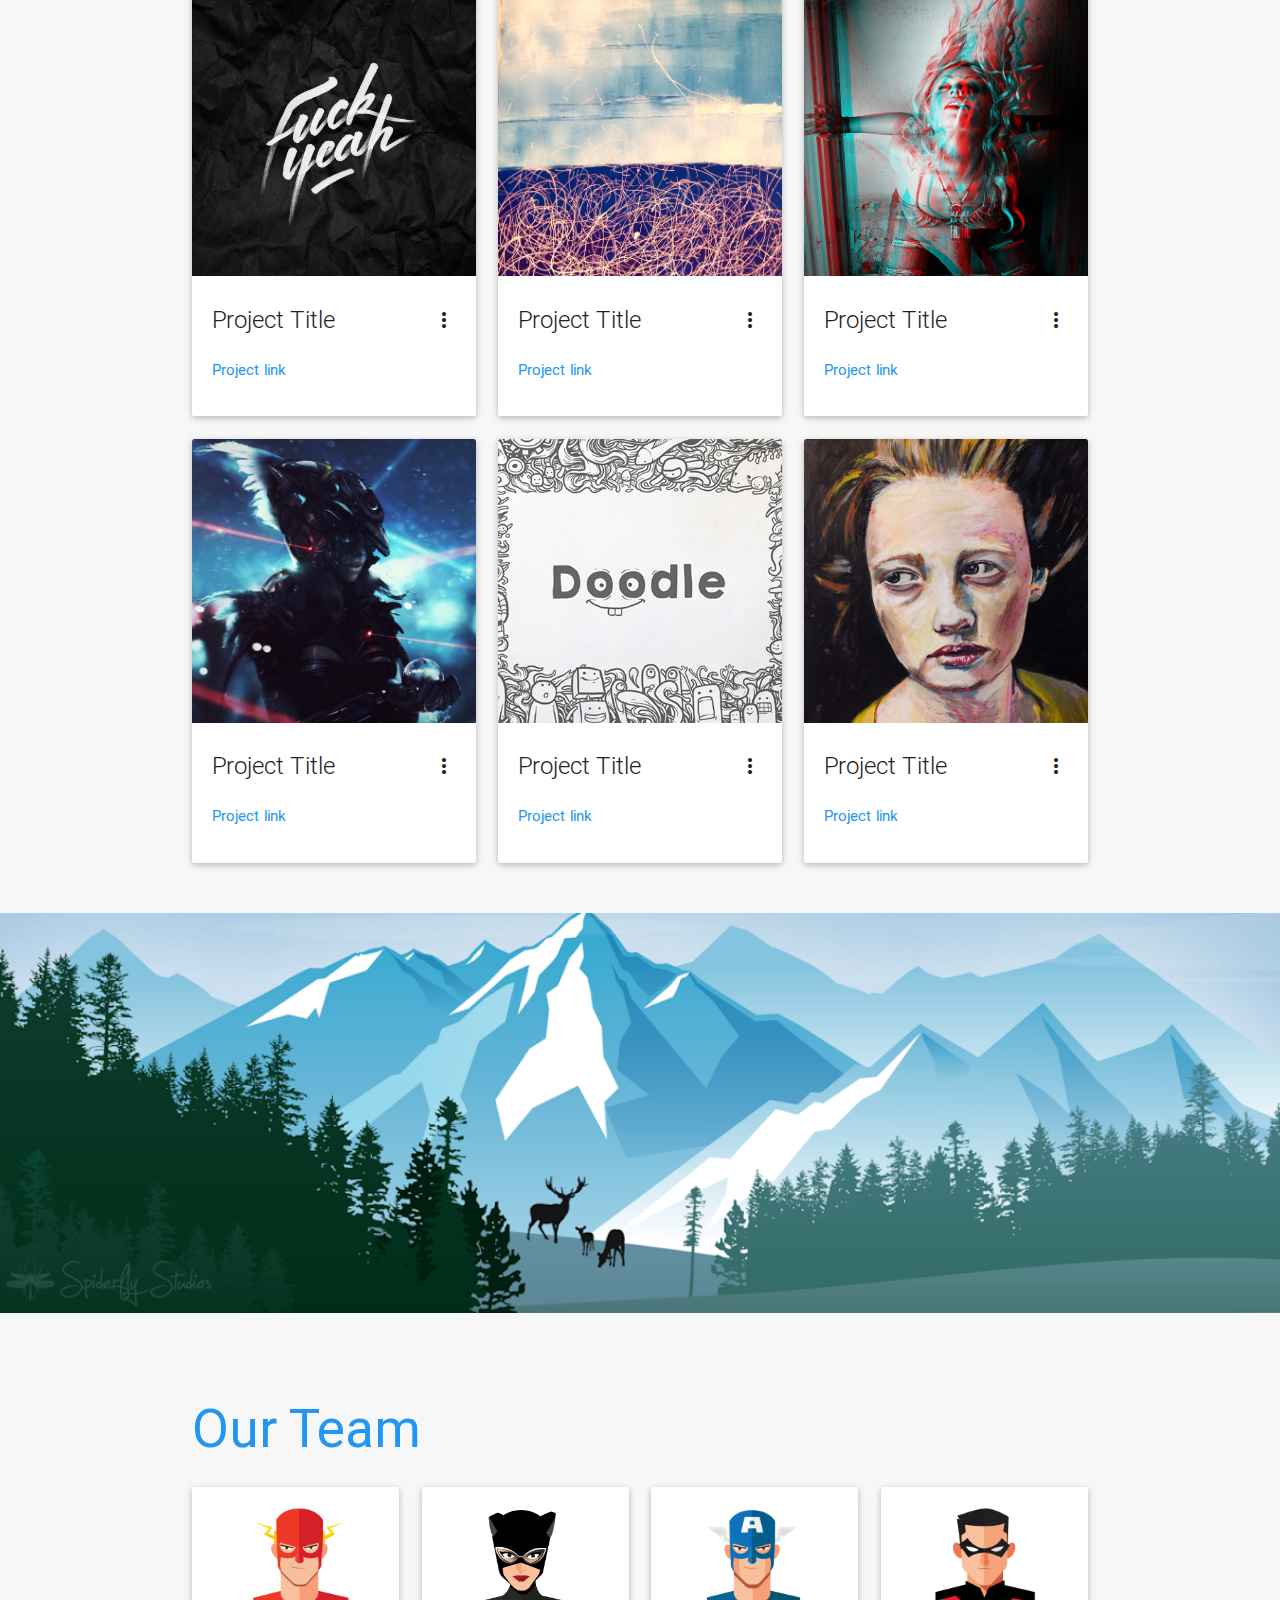
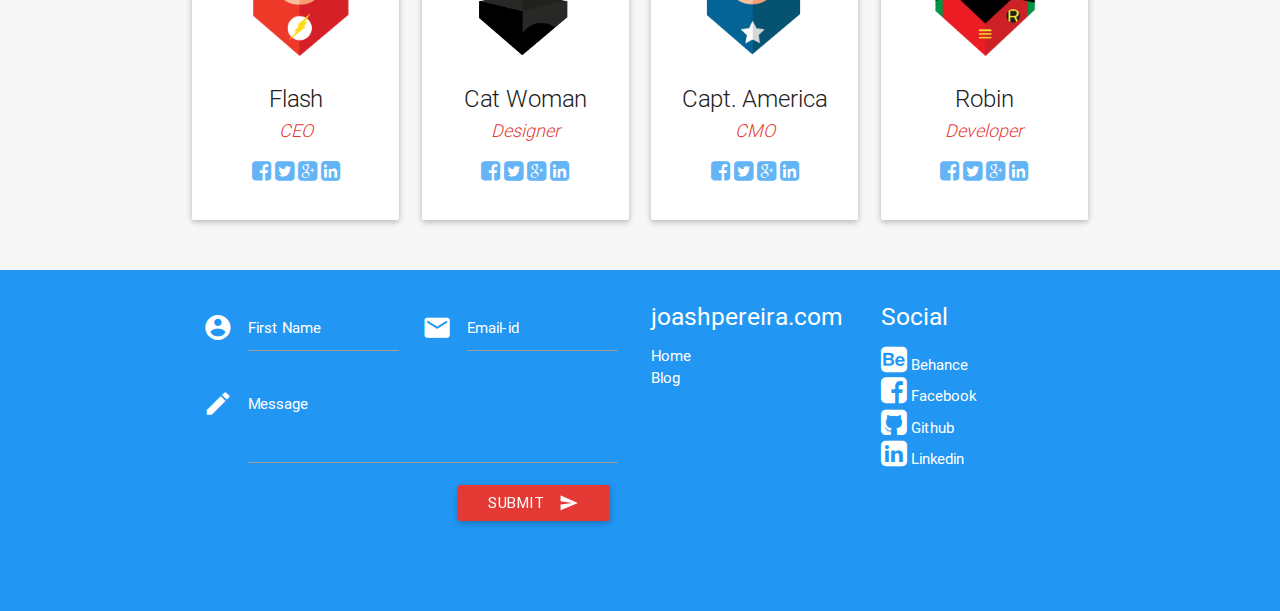
==== commit 1aac9e7d: "." ====
--- a/index.html
+++ b/index.html
@@ -375,7 +375,7 @@
     </div>
     <div class="footer-copyright default_color">
         <div class="container">
-            Made by <a class="white-text" href="http://joashpereira.com">Joash Pereira</a>. Thanks to <a class="white-text" href="http://materializecss.com/">materializecss</a>
+            
         </div>
     </div>
 </footer>
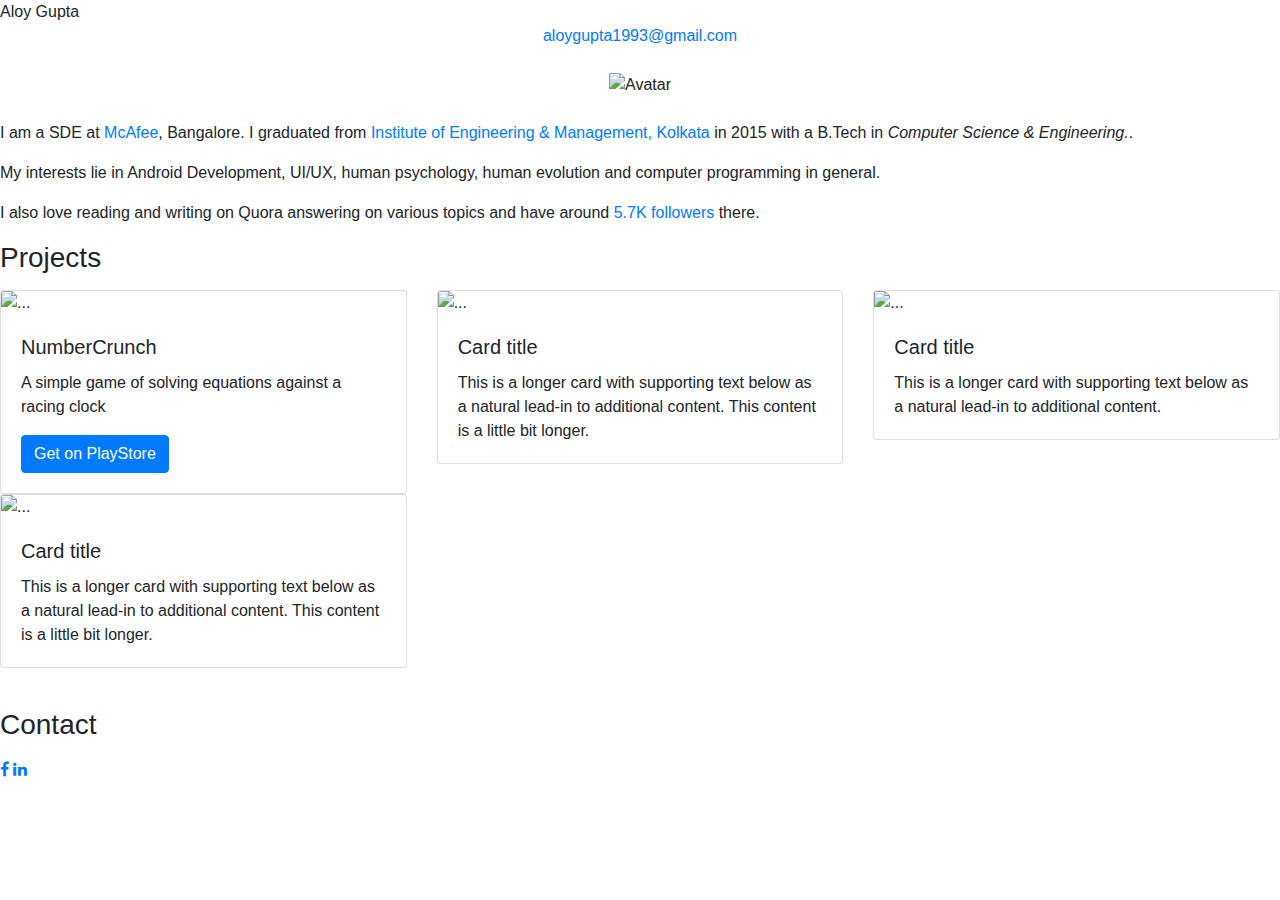
==== commit 4ba630f6: "Rewriting my webpage" ====
--- a/index.html
+++ b/index.html
@@ -1,389 +1,122 @@
 <!DOCTYPE html>
 <html>
 <head>
-    <meta http-equiv="Content-Type" content="text/html; charset=UTF-8"/>
-    <meta name="viewport" content="width=device-width, initial-scale=1, maximum-scale=1.0, user-scalable=no"/>
-    <meta name="theme-color" content="#2196F3">
-    <title>Aloy Gupta</title>
+    <title>Aloy Gupta - SDE</title>
+	
+	  <META name="keywords"
+          content="Aloy, aloy, Aloy Gupta, Gupta Aloy, aloy gupta, aloygupta, android developer, mcafee, androiddev">
+    <META name="description"
+          content="Official Website of Aloy Gupta, SDE, McAfee.">
+    <link rel="shortcut icon" href="img/aloy_profile.jpg" type="image/jpeg"/>
+    <link rel="canonical" href="https://droidlady.com/"/>
 
-    <!-- CSS  -->
-    <link href="min/plugin-min.css" type="text/css" rel="stylesheet">
-    <link href="min/custom-min.css" type="text/css" rel="stylesheet" >
+<link rel="icon" href="img/aloy_profile.jpg">
 	
+<meta name="viewport" content="width=device-width, initial-scale=1">
+
+
+<link rel="stylesheet" href="https://maxcdn.bootstrapcdn.com/bootstrap/4.5.2/css/bootstrap.min.css">
+  <script src="https://ajax.googleapis.com/ajax/libs/jquery/3.5.1/jquery.min.js"></script>
+  <script src="https://cdnjs.cloudflare.com/ajax/libs/popper.js/1.16.0/umd/popper.min.js"></script>
+  <script src="https://maxcdn.bootstrapcdn.com/bootstrap/4.5.2/js/bootstrap.min.js"></script>
+
+<link rel="stylesheet" href="https://cdnjs.cloudflare.com/ajax/libs/font-awesome/4.7.0/css/font-awesome.min.css">
+
+<link rel="stylesheet" href="css/mystyle.css">
+
 </head>
-<body id="top" class="scrollspy">
+<body>
 
-<!-- Pre Loader -->
-<div id="loader-wrapper">
-    <div id="loader"></div>
+  
+ <div id="topheading">Aloy Gupta</div><center><a href="mailto:aloygupta1993@gmail.com" >aloygupta1993@gmail.com</a></center>
+ </br>
+ <div align="center"><img id="profilepic" src="img/aloy_profile.jpg" alt="Avatar"/></div>
+ </br>
  
-    <div class="loader-section section-left"></div>
-    <div class="loader-section section-right"></div>
- 
+ <p>I am a SDE at <a target="_blank" href="https://www.mcafee.com/en-us/index.html">McAfee</a>, Bangalore. I graduated from <a target="_blank" href="https://iem.edu.in/">Institute of Engineering & Management, Kolkata</a> in 2015 with a B.Tech in <i>Computer Science & Engineering.</i>.</p>
+	<p>My interests lie in Android Development, UI/UX, human psychology, human evolution and computer programming in general.</p>
+    <p>I also love reading and writing on Quora answering on various topics and have around <a target="_blank" href="https://www.quora.com/profile/Aloy-Gupta">5.7K followers</a> there.</p>
+
+
+<p><H3>Projects</H3></p>
+
+
+<div class="row row-cols-1 row-cols-md-3 g-4">
+  <div class="col">
+    <div class="card">
+      <img
+        src="img/ic_nc.png"
+        class="card-img-top"
+        alt="..."
+      />
+      <div class="card-body">
+        <h5 class="card-title">NumberCrunch</h5>
+        <p class="card-text">
+          A simple game of solving equations against a racing clock
+        </p>
+		<a target="_blank" href="https://play.google.com/store/apps/details?id=io.github.aloygupta.numbercrunch" class="btn btn-primary stretched-link">Get on PlayStore</a>
+      </div>
+    </div>
+  </div>
+  <div class="col">
+    <div class="card">
+      <img
+        src="https://mdbootstrap.com/img/new/standard/city/042.jpg"
+        class="card-img-top"
+        alt="..."
+      />
+      <div class="card-body">
+        <h5 class="card-title">Card title</h5>
+        <p class="card-text">
+          This is a longer card with supporting text below as a natural lead-in to
+          additional content. This content is a little bit longer.
+        </p>
+      </div>
+    </div>
+  </div>
+  <div class="col">
+    <div class="card">
+      <img
+        src="https://mdbootstrap.com/img/new/standard/city/043.jpg"
+        class="card-img-top"
+        alt="..."
+      />
+      <div class="card-body">
+        <h5 class="card-title">Card title</h5>
+        <p class="card-text">
+          This is a longer card with supporting text below as a natural lead-in to
+          additional content.
+        </p>
+      </div>
+    </div>
+  </div>
+  <div class="col">
+    <div class="card">
+      <img
+        src="https://mdbootstrap.com/img/new/standard/city/044.jpg"
+        class="card-img-top"
+        alt="..."
+      />
+      <div class="card-body">
+        <h5 class="card-title">Card title</h5>
+        <p class="card-text">
+          This is a longer card with supporting text below as a natural lead-in to
+          additional content. This content is a little bit longer.
+        </p>
+      </div>
+    </div>
+  </div>
 </div>
 
-<!--Navigation-->
- <div class="navbar-fixed">
-    <nav id="nav_f" class="default_color" role="navigation">
-        <div class="container">
-            <div class="nav-wrapper">
-            
-                <ul class="right hide-on-med-and-down">
-                    <li><a href="#intro">Service</a></li>
-                    <li><a href="#work">Work</a></li>
-                    <li><a href="#team">Team</a></li>
-                    <li><a href="#contact">Contact</a></li>
-                    
-                </ul>
-                <ul id="nav-mobile" class="side-nav">
-                    <li><a href="#intro">Service</a></li>
-                    <li><a href="#work">Work</a></li>
-                    <li><a href="#team">Team</a></li>
-                    <li><a href="#contact">Contact</a></li>
-                </ul>
-            <a href="#" data-activates="nav-mobile" class="button-collapse"><i class="mdi-navigation-menu"></i></a>
-            </div>
-        </div>
-    </nav>
-</div>
 
-<!--Hero-->
-<div class="section no-pad-bot" id="index-banner">
-    <div class="container">
-        <h1 class="text_h center header cd-headline letters type">
-            <span>I Love</span> 
-            <span class="cd-words-wrapper waiting">
-                <b class="is-visible">developing</b>
-                <b>designing</b>
-                <b>writing</b>
-            </span>
-        </h1>
-    </div>
-</div>
-
-<!--Intro and service-->
-<div id="intro" class="section scrollspy">
-    <div class="container">
-        <div class="row">
-            <div  class="col s12">
-                <h2 class="center header text_h2"> Lorem ipsum dolor sit amet, consectetur adipiscing elit. <span class="span_h2"> Phasellus  </span>vestibulum lorem risus, nec suscipit lorem <span class="span_h2"> laoreet quis.</span> </h2>
-            </div>
-
-            <div  class="col s12 m4 l4">
-                <div class="center promo promo-example">
-                    <i class="mdi-action-android"></i>
-                    <h5 class="promo-caption">Android Developer</h5>
-                    <p class="light center">I build Android apps. I have published x apps on the App store.</p>
-                </div>
-            </div>
-            <div class="col s12 m4 l4">
-                <div class="center promo promo-example">
-                    <i class="mdi-hardware-phone-android"></i>
-                    <h5 class="promo-caption">Designer</h5>
-                    <p class="light center">I work on UI designs and strive to make the UX of an app better, by using Material Design specs.</p>
-                </div>
-            </div>
-            <div class="col s12 m4 l4">
-                <div class="center promo promo-example">
-                    <i class="mdi-editor-mode-edit"></i>
-                    <h5 class="promo-caption">Writer</h5>
-                    <p class="light center">I enjoy writing a lot. I am regular on Quora and will be getting published soon in a book.</p>
-                </div>
-            </div>
-        </div>
-    </div>
-</div>
-
-<!--Work-->
-<div class="section scrollspy" id="work">
-    <div class="container">
-        <h2 class="header text_b">Work </h2>
-        <div class="row">
-            <div class="col s12 m4 l4">
-                <div class="card">
-                    <div class="card-image waves-effect waves-block waves-light">
-                        <img class="activator" src="img/project1.jpg">
-                    </div>
-                    <div class="card-content">
-                        <span class="card-title activator grey-text text-darken-4">Project Title <i class="mdi-navigation-more-vert right"></i></span>
-                        <p><a href="#">Project link</a></p>
-                    </div>
-                    <div class="card-reveal">
-                        <span class="card-title grey-text text-darken-4">Project Title <i class="mdi-navigation-close right"></i></span>
-                        <p>Here is some more information about this project that is only revealed once clicked on.</p>
-                    </div>
-                </div>
-            </div>
-            <div class="col s12 m4 l4">
-                <div class="card">
-                    <div class="card-image waves-effect waves-block waves-light">
-                        <img class="activator" src="img/project2.jpeg">
-                    </div>
-                    <div class="card-content">
-                        <span class="card-title activator grey-text text-darken-4">Project Title <i class="mdi-navigation-more-vert right"></i></span>
-                        <p><a href="#">Project link</a></p>
-                    </div>
-                    <div class="card-reveal">
-                        <span class="card-title grey-text text-darken-4">Project Title <i class="mdi-navigation-close right"></i></span>
-                        <p>Here is some more information about this project that is only revealed once clicked on.</p>
-                    </div>
-                </div>
-            </div>
-            <div class="col s12 m4 l4">
-                <div class="card">
-                    <div class="card-image waves-effect waves-block waves-light">
-                        <img class="activator" src="img/project3.png">
-                    </div>
-                    <div class="card-content">
-                        <span class="card-title activator grey-text text-darken-4">Project Title <i class="mdi-navigation-more-vert right"></i></span>
-                        <p><a href="#">Project link</a></p>
-                    </div>
-                    <div class="card-reveal">
-                        <span class="card-title grey-text text-darken-4">Project Title <i class="mdi-navigation-close right"></i></span>
-                        <p>Here is some more information about this project that is only revealed once clicked on.</p>
-                    </div>
-                </div>
-            </div>
-            <div class="col s12 m4 l4">
-                <div class="card">
-                    <div class="card-image waves-effect waves-block waves-light">
-                        <img class="activator" src="img/project4.jpg">
-                    </div>
-                    <div class="card-content">
-                        <span class="card-title activator grey-text text-darken-4">Project Title <i class="mdi-navigation-more-vert right"></i></span>
-                        <p><a href="#">Project link</a></p>
-                    </div>
-                    <div class="card-reveal">
-                        <span class="card-title grey-text text-darken-4">Project Title <i class="mdi-navigation-close right"></i></span>
-                        <p>Here is some more information about this project that is only revealed once clicked on.</p>
-                    </div>
-                </div>
-            </div>
-            <div class="col s12 m4 l4">
-                <div class="card">
-                    <div class="card-image waves-effect waves-block waves-light">
-                        <img class="activator" src="img/project5.png">
-                    </div>
-                    <div class="card-content">
-                        <span class="card-title activator grey-text text-darken-4">Project Title <i class="mdi-navigation-more-vert right"></i></span>
-                        <p><a href="#">Project link</a></p>
-                    </div>
-                    <div class="card-reveal">
-                        <span class="card-title grey-text text-darken-4">Project Title <i class="mdi-navigation-close right"></i></span>
-                        <p>Here is some more information about this project that is only revealed once clicked on.</p>
-                    </div>
-                </div>
-            </div>
-            <div class="col s12 m4 l4">
-                <div class="card">
-                    <div class="card-image waves-effect waves-block waves-light">
-                        <img class="activator" src="img/project6.jpeg">
-                    </div>
-                    <div class="card-content">
-                        <span class="card-title activator grey-text text-darken-4">Project Title <i class="mdi-navigation-more-vert right"></i></span>
-                        <p><a href="#">Project link</a></p>
-                    </div>
-                    <div class="card-reveal">
-                        <span class="card-title grey-text text-darken-4">Project Title <i class="mdi-navigation-close right"></i></span>
-                        <p>Here is some more information about this project that is only revealed once clicked on.</p>
-                    </div>
-                </div>
-            </div>
-        </div>
-    </div>
-</div>
-
-<!--Parallax-->
-<div class="parallax-container">
-    <div class="parallax"><img src="img/parallax1.png"></div>
-</div>
-
-<!--Team-->
-<div class="section scrollspy" id="team">
-    <div class="container">
-        <h2 class="header text_b"> Our Team </h2>
-        <div class="row">
-            <div class="col s12 m3">
-                <div class="card card-avatar">
-                    <div class="waves-effect waves-block waves-light">
-                        <img class="activator" src="img/avatar1.png">
-                    </div>
-                    <div class="card-content">
-                        <span class="card-title activator grey-text text-darken-4">Flash <br/>
-                            <small><em><a class="red-text text-darken-1" href="#">CEO</a></em></small></span>
-                        <p>
-                            <a class="blue-text text-lighten-2" href="https://www.facebook.com/joash.c.pereira">
-                                <i class="fa fa-facebook-square"></i>
-                            </a>
-                            <a class="blue-text text-lighten-2" href="https://twitter.com/im_joash">
-                                <i class="fa fa-twitter-square"></i>
-                            </a>
-                            <a class="blue-text text-lighten-2" href="https://plus.google.com/u/0/+JoashPereira">
-                                <i class="fa fa-google-plus-square"></i>
-                            </a>
-                            <a class="blue-text text-lighten-2" href="https://www.linkedin.com/in/joashp">
-                                <i class="fa fa-linkedin-square"></i>
-                            </a>
-                        </p>
-                    </div>
-                </div>
-            </div>
-            <div class="col s12 m3">
-                <div class="card card-avatar">
-                    <div class="waves-effect waves-block waves-light">
-                        <img class="activator" src="img/avatar2.png">
-                    </div>
-                    <div class="card-content">
-                        <span class="card-title activator grey-text text-darken-4">Cat Woman<br/>
-                            <small><em><a class="red-text text-darken-1" href="#">Designer</a></em></small>
-                        </span>
-                        <p>
-                            <a class="blue-text text-lighten-2" href="https://www.facebook.com/joash.c.pereira">
-                                <i class="fa fa-facebook-square"></i>
-                            </a>
-                            <a class="blue-text text-lighten-2" href="https://twitter.com/im_joash">
-                                <i class="fa fa-twitter-square"></i>
-                            </a>
-                            <a class="blue-text text-lighten-2" href="https://plus.google.com/u/0/+JoashPereira">
-                                <i class="fa fa-google-plus-square"></i>
-                            </a>
-                            <a class="blue-text text-lighten-2" href="https://www.linkedin.com/in/joashp">
-                                <i class="fa fa-linkedin-square"></i>
-                            </a>
-                        </p>
-                    </div>
-                </div>
-            </div>
-            <div class="col s12 m3">
-                <div class="card card-avatar">
-                    <div class="waves-effect waves-block waves-light">
-                        <img class="activator" src="img/avatar3.png">
-                    </div>
-                    <div class="card-content">
-                        <span class="card-title activator grey-text text-darken-4">
-                            Capt. America <br/>
-                            <small><em><a class="red-text text-darken-1" href="#">CMO</a></em></small></span>
-                        <p>
-                            <a class="blue-text text-lighten-2" href="https://www.facebook.com/joash.c.pereira">
-                                <i class="fa fa-facebook-square"></i>
-                            </a>
-                            <a class="blue-text text-lighten-2" href="https://twitter.com/im_joash">
-                                <i class="fa fa-twitter-square"></i>
-                            </a>
-                            <a class="blue-text text-lighten-2" href="https://plus.google.com/u/0/+JoashPereira">
-                                <i class="fa fa-google-plus-square"></i>
-                            </a>
-                            <a class="blue-text text-lighten-2" href="https://www.linkedin.com/in/joashp">
-                                <i class="fa fa-linkedin-square"></i>
-                            </a>
-                        </p>
-                    </div>
-                </div>
-            </div>
-            <div class="col s12 m3">
-                <div class="card card-avatar">
-                    <div class="waves-effect waves-block waves-light">
-                        <img class="activator" src="img/avatar4.png">
-                    </div>
-                    <div class="card-content">
-                        <span class="card-title activator grey-text text-darken-4">Robin<br/>
-                            <small><em><a class="red-text text-darken-1" href="#">Developer</a></em></small></span>
-                        <p>
-                            <a class="blue-text text-lighten-2" href="https://www.facebook.com/joash.c.pereira">
-                                <i class="fa fa-facebook-square"></i>
-                            </a>
-                            <a class="blue-text text-lighten-2" href="https://twitter.com/im_joash">
-                                <i class="fa fa-twitter-square"></i>
-                            </a>
-                            <a class="blue-text text-lighten-2" href="https://plus.google.com/u/0/+JoashPereira">
-                                <i class="fa fa-google-plus-square"></i>
-                            </a>
-                            <a class="blue-text text-lighten-2" href="https://www.linkedin.com/in/joashp">
-                                <i class="fa fa-linkedin-square"></i>
-                            </a>
-                        </p>
-                    </div>
-                </div>
-            </div>
-        </div>
-    </div>
-</div>
-
-<!--Footer-->
-<footer id="contact" class="page-footer default_color scrollspy">
-    <div class="container">  
-        <div class="row">
-            <div class="col l6 s12">
-                <form class="col s12" action="contact.php" method="post">
-                    <div class="row">
-                        <div class="input-field col s6">
-                            <i class="mdi-action-account-circle prefix white-text"></i>
-                            <input id="icon_prefix" name="name" type="text" class="validate white-text">
-                            <label for="icon_prefix" class="white-text">First Name</label>
-                        </div>
-                        <div class="input-field col s6">
-                            <i class="mdi-communication-email prefix white-text"></i>
-                            <input id="icon_email" name="email" type="email" class="validate white-text">
-                            <label for="icon_email" class="white-text">Email-id</label>
-                        </div>
-                        <div class="input-field col s12">
-                            <i class="mdi-editor-mode-edit prefix white-text"></i>
-                            <textarea id="icon_prefix2" name="message" class="materialize-textarea white-text"></textarea>
-                            <label for="icon_prefix2" class="white-text">Message</label>
-                        </div>
-                        <div class="col offset-s7 s5">
-                            <button class="btn waves-effect waves-light red darken-1" type="submit">Submit
-                                <i class="mdi-content-send right white-text"></i>
-                            </button>
-                        </div>
-                    </div>
-                </form>
-            </div>
-            <div class="col l3 s12">
-                <h5 class="white-text">joashpereira.com</h5>
-                <ul>
-                    <li><a class="white-text" href="http://www.joashpereira.com/">Home</a></li>
-                    <li><a class="white-text" href="http://www.joashpereira.com/blog">Blog</a></li>
-                </ul>
-            </div>
-            <div class="col l3 s12">
-                <h5 class="white-text">Social</h5>
-                <ul>
-                    <li>
-                        <a class="white-text" href="https://www.behance.net/joashp">
-                            <i class="small fa fa-behance-square white-text"></i> Behance
-                        </a>
-                    </li>
-                    <li>
-                        <a class="white-text" href="https://www.facebook.com/joash.c.pereira">
-                            <i class="small fa fa-facebook-square white-text"></i> Facebook
-                        </a>
-                    </li>
-                    <li>
-                        <a class="white-text" href="https://github.com/joashp">
-                            <i class="small fa fa-github-square white-text"></i> Github
-                        </a>
-                    </li>
-                    <li>
-                        <a class="white-text" href="https://www.linkedin.com/in/joashp">
-                            <i class="small fa fa-linkedin-square white-text"></i> Linkedin
-                        </a>
-                    </li>
-                </ul>
-            </div>
-        </div>
-    </div>
-    <div class="footer-copyright default_color">
-        <div class="container">
-            
-        </div>
-    </div>
-</footer>
+</br>
 
 
-    <!--  Scripts-->
-    <script src="min/plugin-min.js"></script>
-    <script src="min/custom-min.js"></script>
+<p><H3>Contact</H3></p>
+</p>
 
-    </body>
+<a target="_blank" href="https://www.fb.com/aloy.gupta" class="fa fa-facebook"></a>
+<a target="_blank" href="https://www.linkedin.com/in/aloygupta" class="fa fa-linkedin"></a>
+
+</body>
 </html>
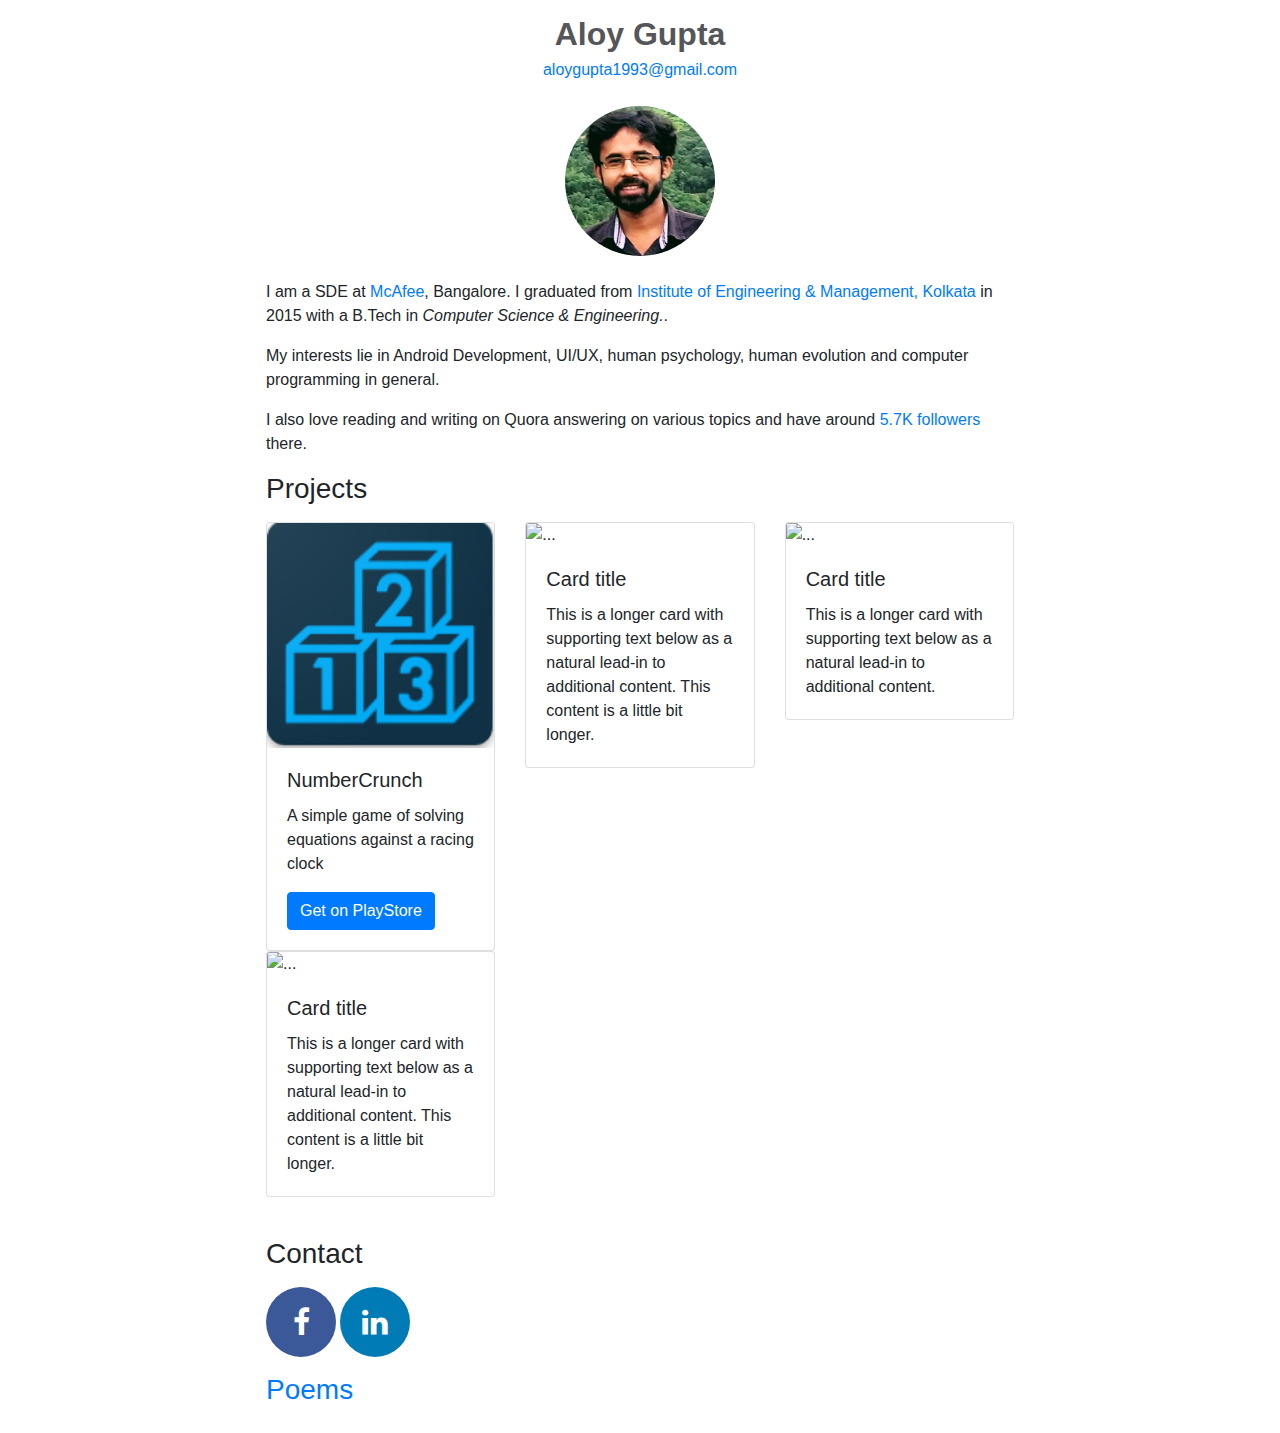
==== commit f5ef0127: "Updating poem structure" ====
--- a/index.html
+++ b/index.html
@@ -118,5 +118,8 @@
 <a target="_blank" href="https://www.fb.com/aloy.gupta" class="fa fa-facebook"></a>
 <a target="_blank" href="https://www.linkedin.com/in/aloygupta" class="fa fa-linkedin"></a>
 
+<p><H3><a href="pages/poems.html" >Poems</a></H3></p>
+</p>
+
 </body>
 </html>
--- a/css/mystyle.css
+++ b/css/mystyle.css
@@ -0,0 +1,86 @@
+body {
+  background: #FFF;
+   max-width: 60%;
+  margin: auto;
+  background: white;
+  padding: 10px;
+}
+
+.content {
+ 
+}
+
+#topheading{
+
+  background-color: white;
+  color: #555659;
+  text-align: center;
+  font-size: 2em;
+  font-weight: 800;
+
+}
+
+#profilepic{
+
+border-radius: 50%;
+  width: 150px;
+    height: 150px;
+}
+
+
+.fa {
+  padding: 20px;
+  font-size: 30px;
+  width: 70px;
+  height: 70px;
+  text-align: center;
+  text-decoration: none;
+  border-radius: 50%;
+}
+
+/* Add a hover effect if you want */
+.fa:hover {
+  opacity: 0.7;
+}
+
+/* Set a specific color for each brand */
+
+/* Facebook */
+.fa-facebook {
+  background: #3B5998;
+  color: white;
+}
+
+.fa-linkedin {
+  background: #007bb5;
+  color: white;
+}
+
+.fa-github {
+  background: #000000;
+  color: white;
+}
+
+.coverpic{
+	 width: 100%;
+	height:20%;
+}
+
+#poem-heading{
+
+  background-color: white;
+  color: #555659;
+  text-align: center;
+  font-size: 3em;
+  font-weight: 800;
+
+}
+
+.poem-body {
+  background-color: white;
+  color: #555659;
+  text-align: center;
+  font-size: 2em;
+  font-weight: 500;
+  font-family: 'Libre Baskerville', serif;
+}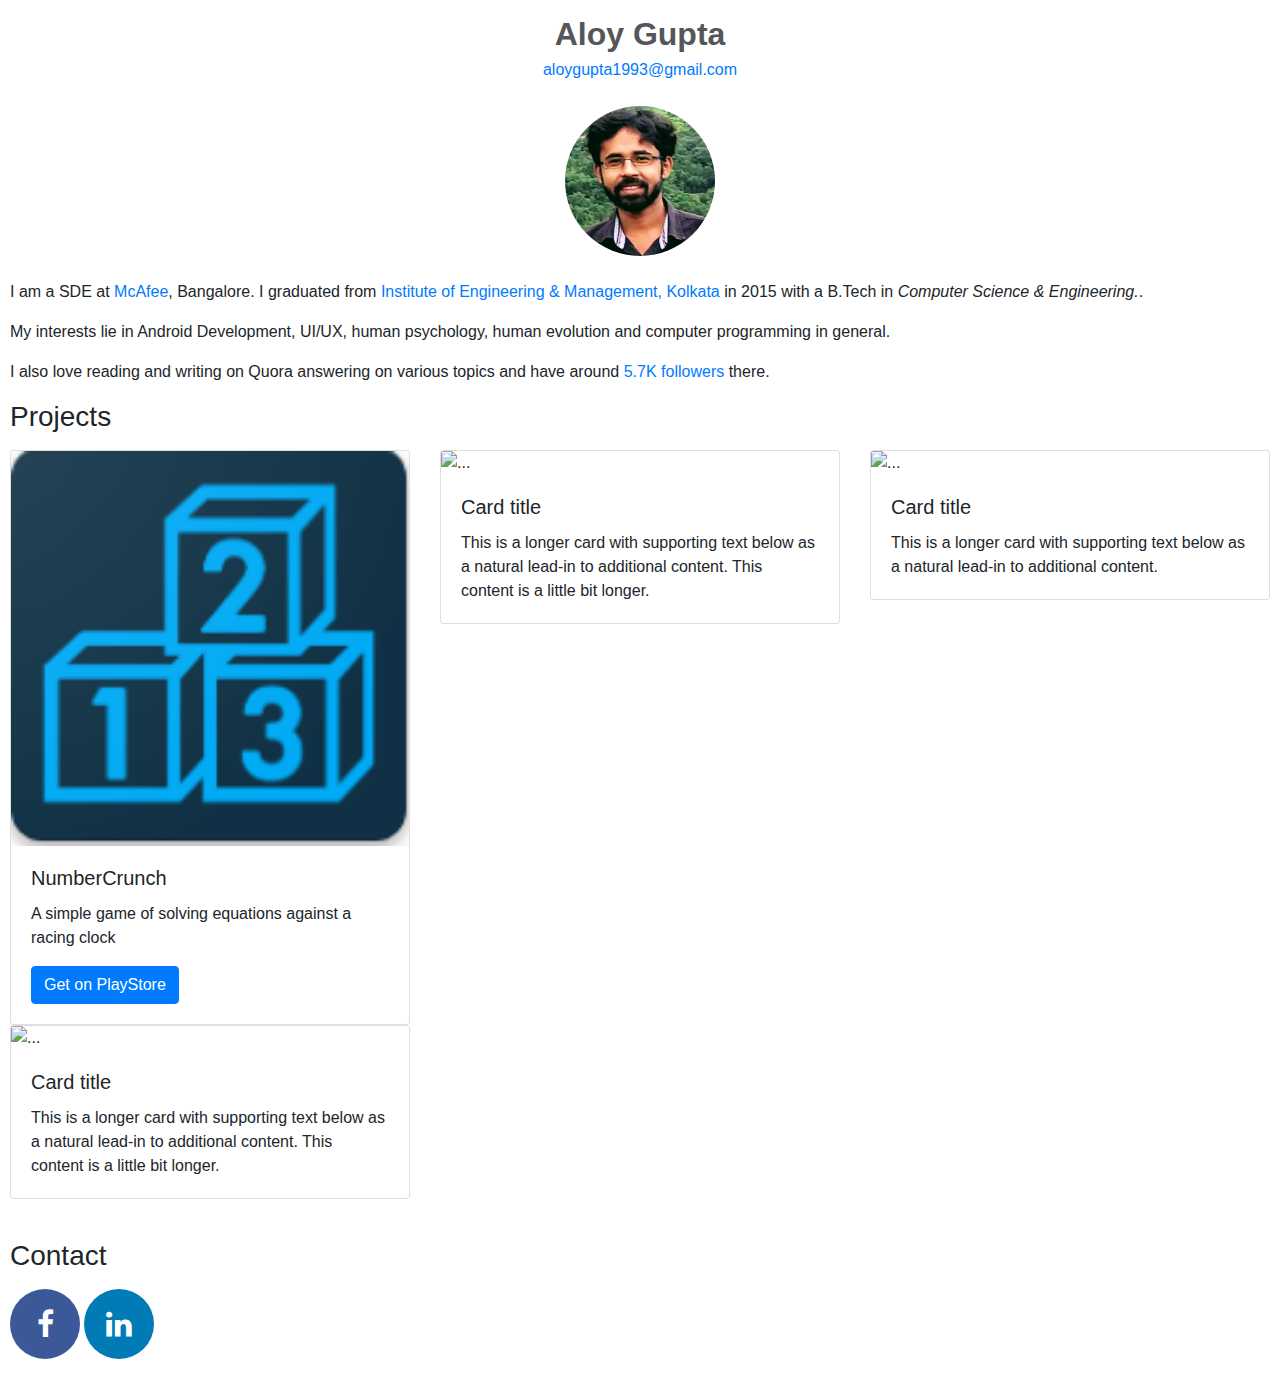
==== commit d21306db: "Poet With A Gun" ====
--- a/index.html
+++ b/index.html
@@ -118,7 +118,6 @@
 <a target="_blank" href="https://www.fb.com/aloy.gupta" class="fa fa-facebook"></a>
 <a target="_blank" href="https://www.linkedin.com/in/aloygupta" class="fa fa-linkedin"></a>
 
-<p><H3><a href="pages/poems.html" >Poems</a></H3></p>
 </p>
 
 </body>
--- a/css/mystyle.css
+++ b/css/mystyle.css
@@ -1,6 +1,5 @@
 body {
   background: #FFF;
-   max-width: 60%;
   margin: auto;
   background: white;
   padding: 10px;
@@ -70,8 +69,8 @@
 
   background-color: white;
   color: #555659;
-  text-align: center;
-  font-size: 3em;
+  text-align: left;
+  font-size: calc(.3em + 4vw);
   font-weight: 800;
 
 }
@@ -79,8 +78,8 @@
 .poem-body {
   background-color: white;
   color: #555659;
-  text-align: center;
-  font-size: 2em;
+  text-align: left;
+  font-size: calc(.6em + 1.3vw);
   font-weight: 500;
   font-family: 'Libre Baskerville', serif;
 }